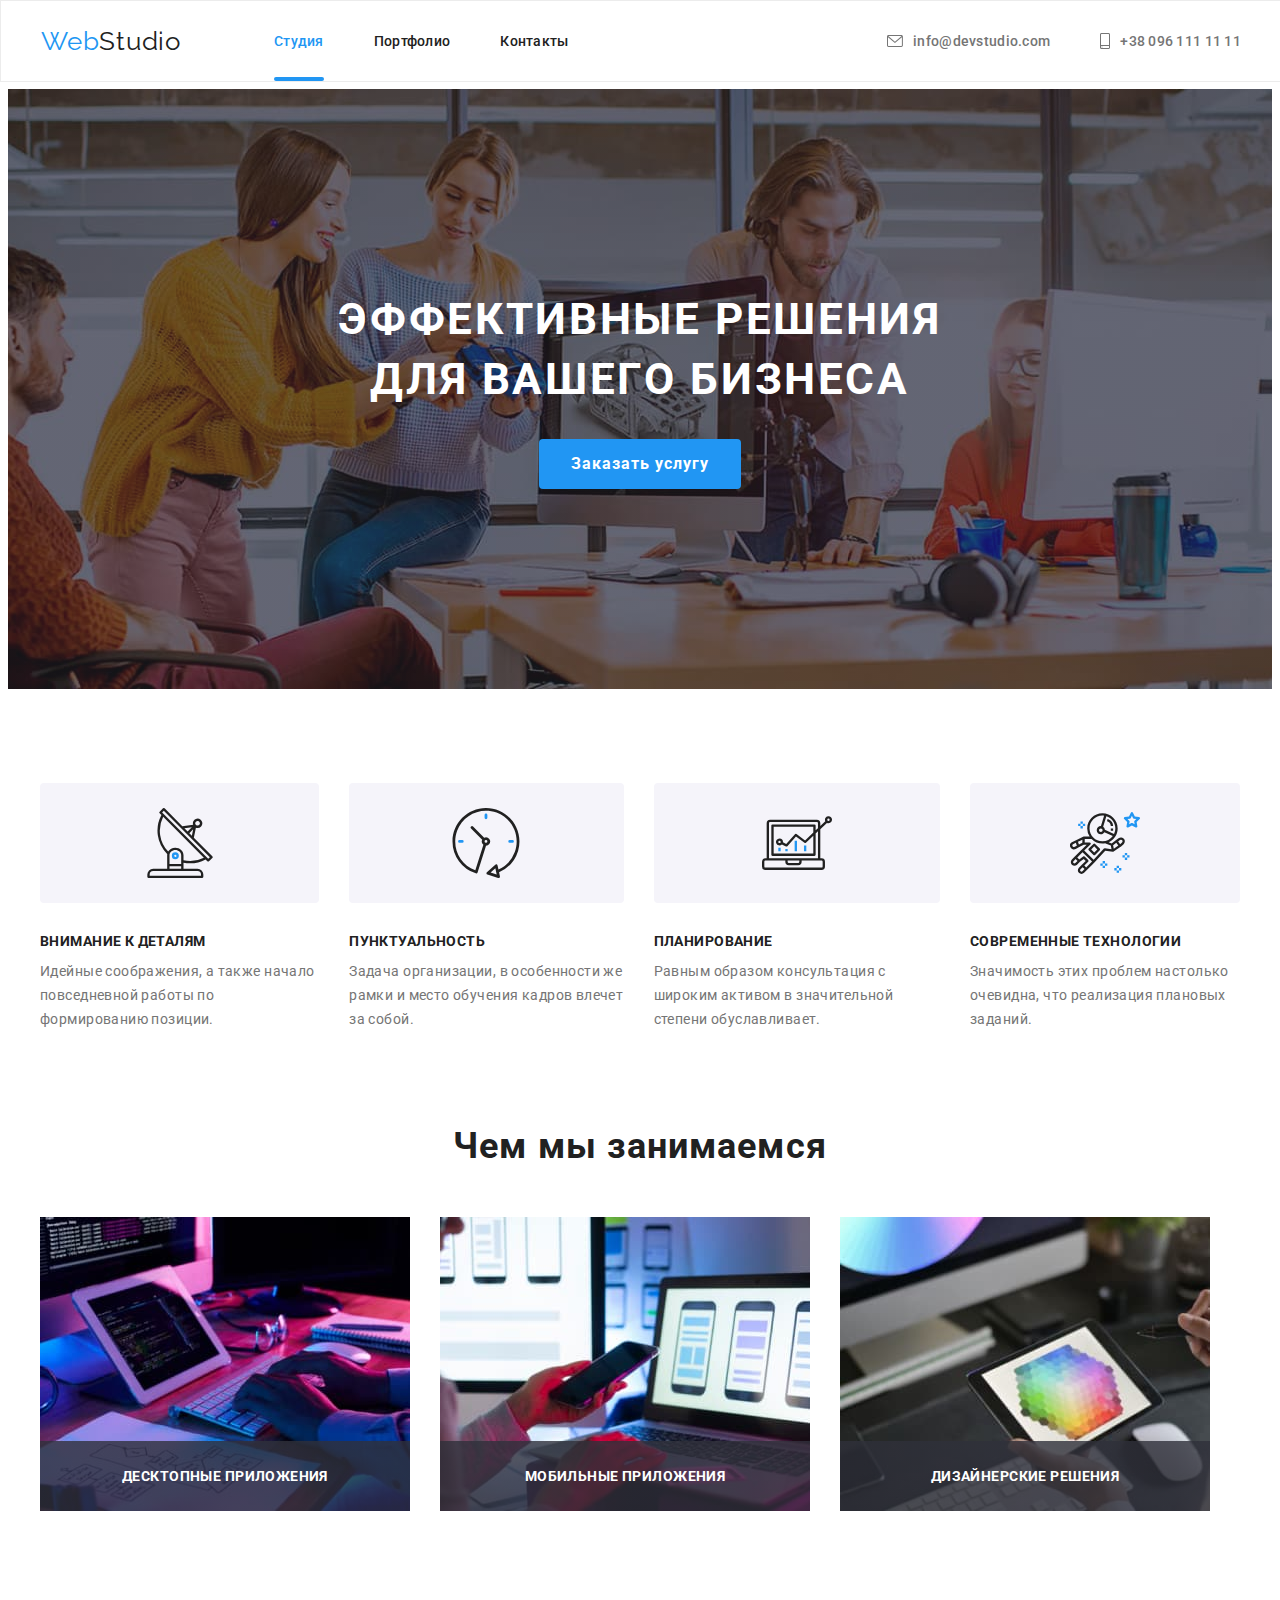
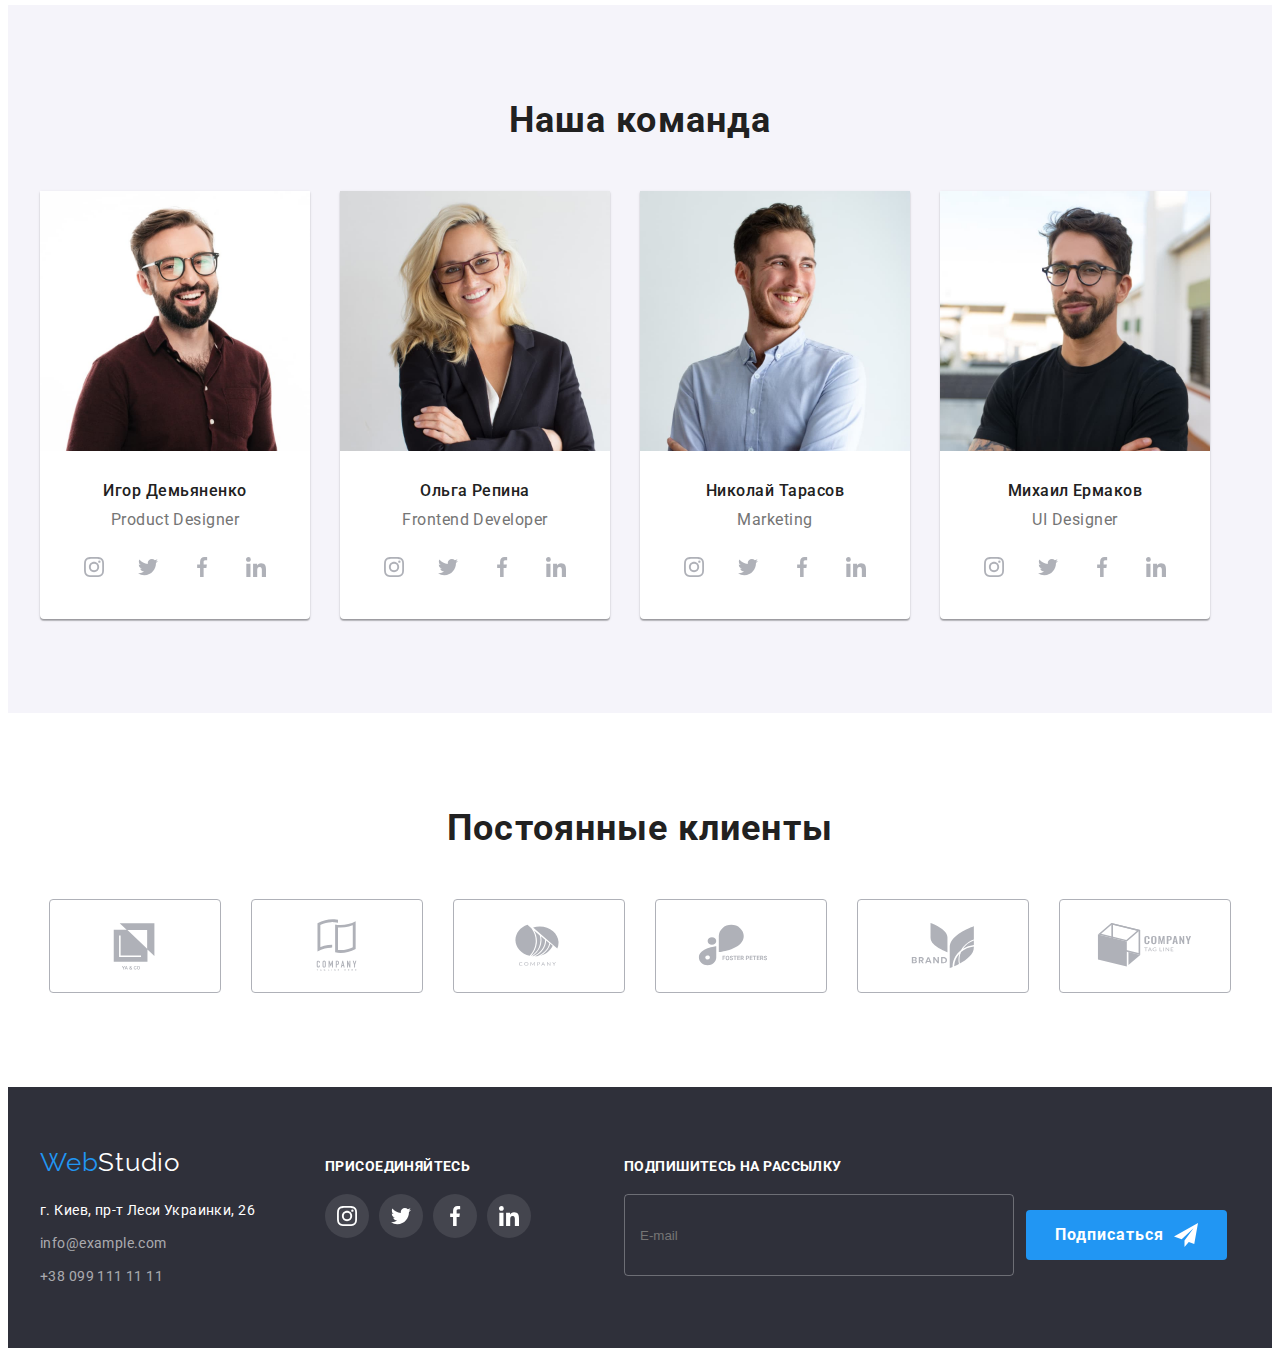
==== index.html @ 1dcf96a0 "Initial commit" ====
<!DOCTYPE html>
<html lang="ru">
  <head>
    <meta charset="UTF-8" />
    <meta http-equiv="X-UA-Compatible" content="IE=edge" />
    <meta name="viewport" content="width=device-width, initial-scale=1.0" />
    <title>Web Studio</title>
    <link
      href="https://fonts.googleapis.com/css2?family=Raleway:wght@700&family=Roboto:wght@400;500;700;900&display=swap"
      rel="stylesheet"/>
    <link
      rel="stylesheet"
      href="https://cdnjs.cloudflare.com/ajax/libs/modern-normalize/1.1.0/modern-normalize.min.css"
      integrity="sha512-wpPYUAdjBVSE4KJnH1VR1HeZfpl1ub8YT/NKx4PuQ5NmX2tKuGu6U/JRp5y+Y8XG2tV+wKQpNHVUX03MfMFn9Q=="
      crossorigin="anonymous"
      referrerpolicy="no-referrer"/>
    <link rel="stylesheet" href="./css/styles.css" />
  </head>

  <body>
    <header class="header">
      <div class="container main-nav">
        <nav class="nav">
          <a class="nav-logo" href="./index.html" lang="en"><span class="slogan">Web</span>Studio</a>
          <ul class="nav-list">
            <li class="nav-item"><a class="nav-link current" href="./index.html">Студия</a></li>
            <li class="nav-item"><a class="nav-link" href="./portfolio.html">Портфолио</a></li>
            <li class="nav-item"><a class="nav-link" href="/Контакты">Контакты</a></li>
          </ul>
        </nav>
        <ul class="header-list">
          <li class="header-item">
            <a
              class="header-link"
              href="mailto:info@devstudio.com"
              aria-label="Иконка конверта">
              <svg class="icon-link" width="16" height="12">
                <use href="./images/icons.svg#envelope"></use></svg>info@devstudio.com
            </a>
          </li>
          <li class="header-item">
            <a class="header-link" 
            href="tel:+380961111111"
            aria-label="Иконка смартфона">
            <svg class="icon-link" width="10" height="16">
                <use href="./images/icons.svg#smartphone"></use></svg>+38 096 111 11 11
              </a>
          </li>
        </ul>
      </div>
    </header>
    <main class="main">
      <section class="hero">
        <div class="container">
          <h1 class="hero-title">
            Эффективные решения<br />
            для вашего бизнеса
          </h1>
          <button class="hero-btn" type="button" data-modal-open>Заказать услугу</button>
        </div>
      </section>
      <section class="section aside">
        <div class="container">
          <h2 class="visually-hidden">Особенности</h2>
          <ul class="aside-list">
            <li class="aside-item">
              <div class="aside-icon">
                <svg width="70" height="70">
                  <use href="./images/icons.svg#antenna"></use>
                </svg>
              </div>
              <h3 class="aside-title">Внимание к деталям</h3>
              <p class="aside-text">
                Идейные соображения, а также начало повседневной работы по формированию позиции.
              </p>
            </li>
            <li class="aside-item">
              <div class="aside-icon">
                <svg width="70" height="70">
                  <use href="./images/icons.svg#clock"></use>
                </svg>
              </div>
              <h3 class="aside-title">Пунктуальность</h3>
              <p class="aside-text">
                Задача организации, в особенности же рамки и место обучения кадров влечет за собой.
              </p>
            </li>
            <li class="aside-item">
              <div class="aside-icon">
                <svg width="70" height="70">
                  <use href="./images/icons.svg#diagram"></use>
                </svg>
              </div>
              <h3 class="aside-title">Планирование</h3>
              <p class="aside-text">
                Равным образом консультация с широким активом в значительной степени обуславливает.
              </p>
            </li>
            <li class="aside-item">
              <div class="aside-icon">
                <svg width="70" height="70">
                  <use href="./images/icons.svg#astronaut"></use>
                </svg>
              </div>
              <h3 class="aside-title">Современные технологии</h3>
              <p class="aside-text">
                Значимость этих проблем настолько очевидна, что реализация плановых заданий.
              </p>
            </li>
          </ul>
        </div>
      </section>
      <section class="section about">
        <div class="container">
          <h2 class="about-title">Чем мы занимаемся</h2>
          <ul class="about-list">
            <li class="about-img">
              <img src="./images/box1.jpg" 
              alt="Разработка веб-страницы" 
              width="370" 
              height="294"/><h3 class="about-label">Десктопные приложения</h3>
            </li>
            <li class="about-img">
              <img
                src="./images/box2.jpg"
                alt="Тестирование веб-страницы"
                width="370"
                height="294"/><h3 class="about-label">Мобильные приложения</h3>
            </li>
            <li class="about-img">
              <img src="./images/box3.jpg"
              alt="Работа з палитрой" 
              width="370" 
              height="294"/><h3 class="about-label">Дизайнерские решения</h3>
            </li>
          </ul>
        </div>
      </section>
      <section class="section team">
        <div class="container">
          <h2 class="team-title">Наша команда</h2>
          <ul class="team-list">
            <li class="team-item">
              <img
                class="team-photo"
                src="./images/imgid.jpg"
                alt="Фото Игоря Демьяненка"
                width="270"
                height="260"/>
              <div class="team-wrapper">
                <h3 class="team-name">Игор Демьяненко</h3>
                <p class="team-text" lang="en">Product Designer</p>
                <ul class="social-list">
                  <li class="social-item">
                    <a
                      class="social-link link"
                      href=""
                      target="_blank"
                      rel="no-opener no-referrer"
                      aria-label="Иконка инстаграма">
                      <svg class="social-icon" width="20" height="20">
                        <use href="./images/icons.svg#instagram"></use></svg></a>
                  </li>
                  <li class="social-item">
                    <a
                      class="social-link link"
                      href=""
                      target="_blank"
                      rel="no-opener no-referrer"
                      aria-label="Иконка твиттера">
                      <svg class="social-icon" width="20" height="20">
                        <use href="./images/icons.svg#twitter"></use></svg></a>
                  </li>
                  <li class="social-item">
                    <a
                      class="social-link link"
                      href=""
                      target="_blank"
                      rel="no-opener no-referrer"
                      aria-label="Иконка фейсбук">
                      <svg class="social-icon" width="20" height="20">
                        <use href="./images/icons.svg#facebook"></use></svg></a>
                  </li>
                  <li class="social-item">
                    <a
                      class="social-link link"
                      href=""
                      target="_blank"
                      rel="no-opener no-referrer"
                      aria-label="Иконка линкидин">
                      <svg class="social-icon" width="20" height="20">
                        <use href="./images/icons.svg#linkedin"></use></svg></a>
                  </li>
                </ul>
              </div>
            </li>
            <li class="team-item">
              <img
                class="team-photo"
                src="./images/imgor.jpg"
                alt="Фото Ольги Репиной"
                width="270"
                height="260"/>
              <div class="team-wrapper">
                <h3 class="team-name">Ольга Репина</h3>
                <p class="team-text" lang="en">Frontend Developer</p>
                <ul class="social-list">
                  <li class="social-item">
                    <a
                      class="social-link link"
                      href=""
                      target="_blank"
                      rel="no-opener no-referrer"
                      aria-label="Иконка инстаграма">
                      <svg class="social-icon" width="20" height="20">
                        <use href="./images/icons.svg#instagram"></use></svg></a>
                  </li>
                  <li class="social-item">
                    <a
                      class="social-link link"
                      href=""
                      target="_blank"
                      rel="no-opener no-referrer"
                      aria-label="Иконка твиттера">
                      <svg class="social-icon" width="20" height="20">
                        <use href="./images/icons.svg#twitter"></use></svg></a>
                  </li>
                  <li class="social-item">
                    <a
                      class="social-link link"
                      href=""
                      target="_blank"
                      rel="no-opener no-referrer"
                      aria-label="Иконка фейсбук">
                      <svg class="social-icon" width="20" height="20">
                        <use href="./images/icons.svg#facebook"></use></svg></a>
                  </li>
                  <li class="social-item">
                    <a
                      class="social-link link"
                      href=""
                      target="_blank"
                      rel="no-opener no-referrer"
                      aria-label="Иконка линкидин">
                      <svg class="social-icon" width="20" height="20">
                        <use href="./images/icons.svg#linkedin"></use></svg></a>
                  </li>
                </ul>
              </div>
            </li>
            <li class="team-item">
              <img
                class="team-photo"
                src="./images/imgnt.jpg"
                alt="Фото Николая Тарасова"
                width="270"
                height="260"/>
              <div class="team-wrapper">
                <h3 class="team-name">Николай Тарасов</h3>
                <p class="team-text" lang="en">Marketing</p>
                <ul class="social-list">
                  <li class="social-item">
                    <a
                      class="social-link link"
                      href=""
                      target="_blank"
                      rel="no-opener no-referrer"
                      aria-label="Иконка инстаграма">
                      <svg class="social-icon" width="20" height="20">
                        <use href="./images/icons.svg#instagram"></use></svg></a>
                  </li>
                  <li class="social-item">
                    <a
                      class="social-link link"
                      href=""
                      target="_blank"
                      rel="no-opener no-referrer"
                      aria-label="Иконка твиттера">
                      <svg class="social-icon" width="20" height="20">
                        <use href="./images/icons.svg#twitter"></use></svg></a>
                  </li>
                  <li class="social-item">
                    <a
                      class="social-link link"
                      href=""
                      target="_blank"
                      rel="no-opener no-referrer"
                      aria-label="Иконка фейсбук">
                      <svg class="social-icon" width="20" height="20">
                        <use href="./images/icons.svg#facebook"></use></svg></a>
                  </li>
                  <li class="social-item">
                    <a
                      class="social-link link"
                      href=""
                      target="_blank"
                      rel="no-opener no-referrer"
                      aria-label="Иконка линкидин">
                      <svg class="social-icon" width="20" height="20">
                        <use href="./images/icons.svg#linkedin"></use></svg></a>
                  </li>
                </ul>
              </div>
            </li>
            <li class="team-item">
              <img
                class="team-photo"
                src="./images/imgme.jpg"
                alt="Фото Михаила Ермакова"
                width="270"
                height="260"/>
              <div class="team-wrapper">
                <h3 class="team-name">Михаил Ермаков</h3>
                <p class="team-text" lang="en">UI Designer</p>
                <ul class="social-list">
                  <li class="social-item">
                    <a
                      class="social-link link"
                      href=""
                      target="_blank"
                      rel="no-opener no-referrer"
                      aria-label="Иконка инстаграма">
                      <svg class="social-icon" width="20" height="20">
                        <use href="./images/icons.svg#instagram"></use></svg></a>
                  </li>
                  <li class="social-item">
                    <a
                      class="social-link link"
                      href=""
                      target="_blank"
                      rel="no-opener no-referrer"
                      aria-label="Иконка твиттера">
                      <svg class="social-icon" width="20" height="20">
                        <use href="./images/icons.svg#twitter"></use></svg></a>
                  </li>
                  <li class="social-item">
                    <a
                      class="social-link link"
                      href=""
                      target="_blank"
                      rel="no-opener no-referrer"
                      aria-label="Иконка фейсбук">
                      <svg class="social-icon" width="20" height="20">
                        <use href="./images/icons.svg#facebook"></use></svg></a>
                  </li>
                  <li class="social-item">
                    <a
                      class="social-link link"
                      href=""
                      target="_blank"
                      rel="no-opener no-referrer"
                      aria-label="Иконка линкидин">
                      <svg class="social-icon" width="20" height="20">
                        <use href="./images/icons.svg#linkedin"></use></svg></a>
                  </li>
                </ul>
              </div>
            </li>
          </ul>
        </div>
      </section>
      <section class="section clients">
        <div class="conteiner">
          <h2 class="clients-title">Постоянные клиенты</h2>
          <ul class="clients-list">
            <li class="clients-item">
              <a
                class="clients-link link"
                href=""
                target="_blank"
                rel="no-opener no-referrer"
                aria-label="Иконка компании YA&CO">
                <svg class="clients-icon" width="106" height="60">
                  <use href="./images/icons.svg#company1"></use></svg></a>
            </li>
            <li class="clients-item">
              <a
                class="clients-link link"
                href=""
                target="_blank"
                rel="no-opener no-referrer"
                aria-label="Иконка компании Company tagline here">
                <svg class="clients-icon" width="106" height="60">
                  <use href="./images/icons.svg#company2"></use></svg></a>
            </li>
            <li class="clients-item">
              <a
                class="clients-link link"
                href=""
                target="_blank"
                rel="no-opener no-referrer"
                aria-label="Иконка компании Company">
                <svg class="clients-icon" width="106" height="60">
                  <use href="./images/icons.svg#company3"></use></svg></a>
            </li>
            <li class="clients-item">
              <a
                class="clients-link link"
                href=""
                target="_blank"
                rel="no-opener no-referrer"
                aria-label="Иконка компании Foster Peters">
                <svg class="clients-icon" width="106" height="60">
                  <use href="./images/icons.svg#company4"></use></svg></a>
            </li>
            <li class="clients-item">
              <a
                class="clients-link link"
                href=""
                target="_blank"
                rel="no-opener no-referrer"
                aria-label="Иконка компании Brand">
                <svg class="clients-icon" width="106" height="60">
                  <use href="./images/icons.svg#company5"></use></svg></a>
            </li>
            <li class="clients-item">
              <a
                class="clients-link link"
                href=""
                target="_blank"
                rel="no-opener no-referrer"
                aria-label="Иконка компании Company tag line">
                <svg class="clients-icon" width="106" height="60">
                  <use href="./images/icons.svg#company6"></use></svg></a>
            </li>
          </ul>
        </div>
      </section>
    </main>
    <footer class="footer">
      <div class="container main-footer">
        <div class="footer-address-all">
          <a class="footer-logo" href="./index.html" lang="en"><span class="slogan">Web</span>Studio</a>
          <address class="footer-address">г. Киев, пр-т Леси Украинки, 26</address>
          <ul class="footer-list">
            <li class="footer-item">
              <a class="footer-link" href="mailto:info@devstudio.com">info@example.com</a>
            </li>
            <li class="footer-item">
              <a class="footer-link" href="tel:+380961111111">+38 099 111 11 11</a>
            </li>
          </ul>
        </div>
        <div class="footer-social">
          <h3 class="footer-title">Присоединяйтесь</h3>
          <ul class="footer-social-list">
            <li class="footer-social-item">
              <a
                class="footer-social-link link"
                href=""
                target="_blank"
                rel="no-opener no-referrer"
                aria-label="Иконка инстаграма">
                <svg class="footer-icon" width="20" height="20">
                  <use href="./images/icons.svg#instagram"></use></svg>
                </a>
            </li>
            <li class="footer-social-item">
              <a
                class="footer-social-link link"
                href=""
                target="_blank"
                rel="no-opener no-referrer"
                aria-label="Иконка твиттера">
                <svg class="footer-icon" width="20" height="20">
                  <use href="./images/icons.svg#twitter"></use></svg>
            </a>
            </li>
            <li class="footer-social-item">
              <a
                class="footer-social-link link"
                href=""
                target="_blank"
                rel="no-opener no-referrer"
                aria-label="Иконка фейсбук">
                <svg class="footer-icon" width="20" height="20">
                  <use href="./images/icons.svg#facebook"></use></svg>
            </a>
            </li>
            <li class="footer-social-item">
              <a
                class="footer-social-link link"
                href=""
                target="_blank"
                rel="no-opener no-referrer"
                aria-label="Иконка линкидин">
                <svg class="footer-icon" width="20" height="20">
                  <use href="./images/icons.svg#linkedin"></use></svg>
                </a>
            </li>
          </ul>
        </div>
        <div class="footer-form">
          <h3 class="footer-title">Подпишитесь на рассылку</h3>
          <form class="form" name="subscription-form">
            <input class="footer-form-email" type="email" name="email" placeholder="E-mail" required/>
          <button  class="footer-form-btn" type="submit">Подписаться
            <svg class="form-icon" width="24" height="24">
              <use href="./images/icons.svg#icon-send"></use>
            </svg>
          </button>
      </form>
    </div>
      </div>
    </footer>
    <div class="backdrop is-hidden" data-modal>
      <div class="modal">
        <button class="modal-btn" data-modal-close>
          <svg class="modal-icon" width="18" height="18">
            <use href="./images/icons.svg#closebtn"></use>
          </svg>
        </button>
        <form class="register-form">
          <strong class="register-form-title">Оставьте свои данные, мы вам перезвоним</strong>
          <div class="register-form-group" role="group">
            <label class="register-form-wrap">
              <span class="register-form-label">Имя</span>
              <input class="register-form-input" type="text" name="user_name" minlength="3" required/>
              <svg class="register-form-icon" width="18" height="18">
                <use href="./images/icons.svg#person-black-18dp"></use>
              </svg>
            </label>
            <label class="register-form-wrap">
              <span class="register-form-label">Телефон</span>
              <input class="register-form-input" type="tel" name="phone_number" pattern="[0-9]{3}-[0-9]{3}-[0-9]{4}" required/>
              <svg class="register-form-icon" width="18" height="18">
                <use href="./images/icons.svg#phone-black-18dp"></use>
              </svg>
            </label>
            <label class="register-form-wrap">
              <span class="register-form-label">Почта</span>
              <input class="register-form-input" type="email" name="email" required/>
              <svg class="register-form-icon" width="18" height="18">
                <use href="./images/icons.svg#email-black-18dp"></use>
              </svg>
            </label>
            <label class="register-form-wrap">
              <span class="register-form-label">Комментарий</span>
              <textarea class="register-form-message" name="form-message" rows="5" placeholder="Введите текст"></textarea>
            </label>
          </div>
          <label class="register-form-agreement">
            <input class="register-checkbox visually-hidden" type="checkbox" name="agreement"/>
            <svg class="register-icon" width="16" height="15">
              <use class="register-icon-uncheck" href="./images/icons.svg#icon-uncheck"></use>
              <use class="register-icon-check" href="./images/icons.svg#icon-check"></use>
            </svg>
            <span class="register-form-agreement-text">Соглашаюсь с рассылкой и принимаю
              <a class="register-form-agreement-link" href="">Условия договора</a>
            </span>
          </label>
          <button class="register-form-btn" type="submit">Отправить</button>
        </form>
      </div>
    </div>
    <script src="./js/modal.js"></script>
  </body>
</html>
---- css/styles.css ----
:root {
    --brand-color: #212121;
    --text-color: #757575;
    --hero-title-color: #FFFFFF;
    --accent-color: #2196F3;
    --brg-color: #C4C4C4;
    --brg-color-fon: #F5F4FA;
    --socials-icon-color: #AFB1B8;
    --form-text-color:  #757575;
    --form-border-color: rgba(33, 33, 33, 0.2);

    --indent: 15px;
    --items: 3;

    --anim: 250ms cubic-bezier(0.4, 0, 0.2, 1);
}


body {  
  color: var(--brand-color);
  font-family: Roboto, sans-serif;
}

ul {
   list-style: none; 
   margin: 0;
   padding: 0;   
}

h1, h2, h3, h4, h5, h6, p { 
   margin: 0;
}

img {
    display: block;
    max-width: 100%;
    height: auto;
}

a {
    text-decoration: none;
    color: currentColor;
}


.container {
    width: 1200px;
    padding-left: 15px;
    padding-right: 15px;
    margin: 0 auto;

    /*outline: 1px dashed red;*/
}

.section {
    padding: 94px 0;
}


/* Studio*/

.header {
    position: fixed;
    top: 0;
    left: 0;
    width: 100%;
    z-index: 100;
    background-color: #fff;
    border: 1px solid #ECECEC;
}
.main {
    padding-top: 81px;
}
.main-nav {
    display: flex;
    align-items: center;
}
.nav {
    display: flex;
    align-items: center;
}
.nav-logo {
    margin-right: 93px;

    color: var(--brand-color);
    font-family: Raleway, sans-serif;
    font-size: 26px;
    line-height: calc(31 / 26);
    letter-spacing: 0.03em;
    text-decoration: none;
}

.slogan {
    color: var(--accent-color);
    font-family: Raleway, sans-serif;
    font-size: 26px;
    line-height: calc(31 / 26);
    letter-spacing: 0.03em;
}

.nav-list, .header-list {
    display: flex;
    margin-left: auto;
    align-items: center;
}

.nav-item + .nav-item,
.header-item + .header-item {
    margin-left: 50px;
}

.nav-link {
    display: block;
    padding-top: 32px;
    padding-bottom: 32px;

    color: var(--brand-color);
    font-weight: 500;
    font-size: 14px;
    line-height: calc(16 / 14);
    letter-spacing: 0.02em;
    text-decoration: none;
    transition: color var(--anim);
}

.nav-link:hover,
.nav-link:focus {
    color: var(--accent-color);
}

.nav-link.current {
    position: relative;
    color: var(--accent-color);
}

.nav-link.current::after {
    content: " ";
    position: absolute;
    bottom: 0;
    right: 0;
    display: block;
    width: 100%;
    height: 4px;
    background-color: var(--accent-color);
    border-radius: 2px;
    
}

.header-link {
    display: flex;
    padding-top: 32px;
    padding-bottom: 32px;
    align-items: center;
    justify-content: center;
    gap: 10px;

    color: var(--text-color);
    font-weight: 500;
    font-size: 14px;
    line-height: calc(16 / 14);
    letter-spacing: 0.02em;
    text-decoration: none;   
    transition: color var(--anim); 
}

.header-link:hover,
.header-link:focus {
    color: var(--accent-color);
}

.icon-link{
    fill: currentColor;
}

.hero {
    padding: 200px 0;
    text-align: center; 
    max-width: 1600px;
    margin-left: auto;
    margin-right: auto;
    background-image: linear-gradient( to bottom, rgba(47, 48, 58, 0.4) 100%, #2F303A), url('../images/imagesfon/imgfon.jpg');
    background-repeat: no-repeat;
    background-position: center;
    background-size: cover;
    background-color: var(--brg-color);
}

.hero-title  {
    margin-bottom: 30px;
    color: var(--hero-title-color);
    font-size: 44px;
    line-height: calc(60 / 44);
    text-align: center;
    letter-spacing: 0.06em;
    text-transform: uppercase;  

    animation: title-fly 600ms ease-in-out 500ms;

}

@keyframes title-fly {
    0% {
        opasity: 0;
        transform: translateY(-300px) scale(0.2);
    }
 
    100% {
        opasity: 1;
        transform: translateY(0) scale(1);
    }

}
.hero-btn {
    font-family: inherit;
    color: var(--hero-title-color);
    font-weight: 700;
    font-size: 16px;
    line-height: calc(30 / 16);
    display: inline-block;
    align-items: center; 
    letter-spacing: 0.06em;
    cursor: pointer;

    background-color: var(--accent-color);
    border-radius: 4px;
    border: none;

    padding: 10px 32px;
    min-width: 200px;
    transition: box-shadow var(--anim);
    
    animation: btn-anim 2000ms ease 2000ms;

}

@keyframes btn-anim {
    0% {
        background-color: #757575;
    }
    100% {
        background-color: var(--accent-color);
    }
    
}

.hero-btn:hover,
.hero-btn:focus,
.hero-btn:active {
    box-shadow: 0px 4px 4px rgba(0, 0, 0, 0.15);
}

.visually-hidden {
  position: absolute;
  white-space: nowrap;
  width: 1px;
  height: 1px;
  overflow: hidden;
  border: 0;
  padding: 0;
  clip: rect(0 0 0 0);
  clip-path: inset(50%);
  margin: -1px;
}

.aside {
    padding-bottom: 0;
}

.aside-list {
    display: flex;
    align-items: center;
    gap: 30px;

}

.aside-item {
    min-width: 270px;
}
.aside-icon {
    display: flex;
    align-items: center;
    justify-content: center;
    height: 120px;
    margin-bottom: 30px;
    background-color: var(--brg-color-fon);
    border-radius: 4px;
}

.aside-title {
    color: var(--brand-color);
    font-size: 14px;
    line-height: calc(16 / 14);
    letter-spacing: 0.03em;
    text-transform: uppercase;
    margin-bottom: 10px;

}

.aside-text {
    color: var(--text-color);
    font-size: 14px;
    line-height: calc(24 / 14);
    letter-spacing: 0.03em;
}

.about-list {
    
    display: flex;
    align-items: center;
    gap: 30px;
}
.about-img {
    position: relative;
}
.about-label {
    position: absolute;
    bottom: 0;
    left: 0;

    display: flex;
    width: 100%;
    height: 70px;
    align-items: center;
    justify-content: center;

    font-size: 14px;
    line-height: calc(16 / 14);
    letter-spacing: 0.03em;
    text-transform: uppercase;
    color: var(--hero-title-color);

    background-image: linear-gradient( to bottom, rgba(47, 48, 58, 0.8) 100%, #2F303A);
}

.team {
    background-color: #F5F4FA;
}

.about-title,
.team-title, 
.clients-title {
    color:  var(--brand-color);
    font-size: 36px;
    line-height: calc(42 / 36);
    text-align: center;
    letter-spacing: 0.03em;
    margin-bottom: 50px;
}

.team-list {
    display: flex;
    align-items: center;
    gap: 30px;
}

.team-item {
    min-width: 270px;

    background-color: var(--hero-title-color);
    border-radius: 0px 0px 4px 4px;
    box-shadow: 0px 1px 3px rgba(0, 0, 0, 0.12), 0px 1px 1px rgba(0, 0, 0, 0.14), 0px 2px 1px rgba(0, 0, 0, 0.2);
}
.team-wrapper {
    padding: 30px 5px;
}
.team-name {
    margin-bottom: 10px;
    color: var(--brand-color);
    font-size: 16px;
    font-weight: 500;
    line-height: calc(19 / 16);
    letter-spacing: 0.03em;
    text-align: center;
}

.team-text {
    color: var(--text-color);
    font-size: 16px;
    line-height: calc(19 / 16);
    letter-spacing: 0.03em;
    text-align: center;
    margin-bottom: 16px;
}

.social-list{
    display: flex;
    align-items: center;
    justify-content: center;
    gap: 10px;
}

.social-link{
    display: flex;
    justify-content: center;
    align-items: center;
    width: 44px;
    height: 44px;
    background-color: #FFFFFF;
    border-radius: 50%;
    color: var(--socials-icon-color);

    transition: color var(--anim), background-color var(--anim);

    /*outline: 1px solid red;*/
}

.social-icon{
    fill: currentColor;
}

.social-link:hover,
.social-link:focus {
    background-color: var(--accent-color);
    color: var(--hero-title-color);
}

.clients-list {
    display: flex;
    align-items: center;
    justify-content: center;
    gap: 30px;
}

.clients-link {
    display: flex;
    justify-content: center;
    align-items: center;
    width: 170px;
    height: 92px;
    background-color: transparent;
    border: 1px solid #AFB1B8;
    border-radius: 4px; 
    color: var(--socials-icon-color);

    transition: border var(--anim), color var(--anim);
}

.clients-icon {
    fill: currentColor;
}

.clients-link:hover,
.clients-link:focus  {
    border: 1px solid var(--accent-color);
    color: var(--accent-color);
}

.footer {
    padding: 60px 0;
    background-color: #2F303A;
}

.footer-logo {
    display:block;
    margin-bottom: 20px;

    color: var(--hero-title-color);
    font-family: Raleway, sans-serif;
    font-size: 26px;
    line-height: calc(31 / 26);
    letter-spacing: 0.03em;
    text-decoration: none;
}

.footer-address {
    margin-bottom: 9px;

    color: var(--hero-title-color);
    font-size: 14px;
    line-height: calc(24 / 14);
    letter-spacing: 0.03em;
    font-style: normal;

}

.footer-item:nth-last-child(2) {
    margin-bottom: 9px;
}
.footer-address-all {
    margin-right: 70px;
}

.footer-link {
    color: rgba(255, 255, 255, 0.6);
    font-size: 14px;
    line-height: calc(24 / 14);
    letter-spacing: 0.03em;
    text-decoration: none;  
    
    transition: color var(--anim), text-shadow var(--anim);
}

.footer-link:hover,
.footer-link:focus {
    color: var(--accent-color);
    text-shadow: 0px 4px 4px rgba(0, 0, 0, 0.25);
}

.main-footer {
     display: flex;
     align-items: baseline;
    
}

.footer-title {
    margin-bottom: 20px;
 
    font-size: 14px;
    line-height: calc(16 / 14);
    letter-spacing: 0.03em;
    text-transform: uppercase;
    color: var(--hero-title-color);
}
.footer-social {
    margin-right: 93px;
}

.footer-social-list {
    display: flex;
    align-items: center;
    justify-content: center;
    gap: 10px;    
}

.footer-social-link{
    display: flex;
    justify-content: center;
    align-items: center;
    width: 44px;
    height: 44px;
    background-color: rgba(255, 255, 255, 0.1);
    border-radius: 50%;
    color: var(--hero-title-color);
    transition: background-color var(--anim);

}

.footer-icon{
    fill: currentColor;
}

.footer-social-link:hover,
.footer-social-link:focus  {
    background-color: var(--accent-color);
 
}
 
.form {
    display: inline-flex;
    justify-content: center;
    align-items: center;
    gap: 12px;

}
.footer-form-email {
    padding: 15px;
    width: 358px;
    height: 50px;
    color: #FFFFFF;
    background-color: transparent;
    border: 1px solid rgba(255, 255, 255, 0.3);
    border-radius: 4px;
}
.footer-form-email:not(:placeholder-shown):required:valid {
    border-color: var(--accent-color);
    background-color: transparent;
    box-shadow: 0px 4px 4px rgba(0, 0, 0, 0.15);

}
.footer-form-email:not(:placeholder-shown):required:invalid {
    border-color: red;
    background-color: transparent;
    box-shadow: 0px 4px 4px rgba(0, 0, 0, 0.15);

}
.footer-form-btn {
    font-family: inherit;
    color: var(--hero-title-color);
    font-weight: 700;
    font-size: 16px;
    line-height: calc(30 / 16);
    display: flex;
    align-items: center;
    gap: 10px; 
    letter-spacing: 0.06em;
    cursor: pointer;

    background-color: var(--accent-color);
    border-radius: 4px;
    border: none;

    padding: 10px 29px;
    min-width: 200px;
    transition: box-shadow var(--anim);
}
.footer-form-btn:hover,
.footer-form-btn:focus,
.footer-form-btn:active {
    box-shadow: 0px 4px 4px rgba(0, 0, 0, 0.15);
}



/* Portfolio*/

.progect-filtre {
    display: flex;
    justify-content: center;
    gap: 8px;
    margin-bottom: 50px;
}

.filtre-btn {
    padding: 6px 22px;
    font-family: inherit;
    background-color: #F5F4FA;
    border: transparent;
    border-radius: 4px;
    color: var(--brand-color);
    font-weight: 500;
    font-size: 16px;
    line-height: calc(26 / 16);
    letter-spacing: 0.03em;
    text-align: center;
    cursor: pointer;

    transition: color var(--anim), background-color var(--anim), box-shadow var(--anim);
}
.filtre-btn:hover,
.filtre-btn:focus,
.filtre-btn:active {
    background-color: var(--accent-color);
    color: var(--hero-title-color);
    cursor: pointer;
    box-shadow: 0px 3px 1px rgba(0, 0, 0, 0.1), 0px 1px 2px rgba(0, 0, 0, 0.08), 0px 2px 2px rgba(0, 0, 0, 0.12);
}

.progect-list {
    display: flex;
    flex-wrap: wrap;
    gap: 30px;  
}

.progect-item {

    min-width: 370px;
    flex-basis: calc((100%-(var(--indent)*(var(--items)-1))/var(--items)));   

    transition: box-shadow var(--anim);
}

.progect-overlay {
    position: relative;
    overflow: hidden;
}

.overlay-text {
    position: absolute;
    top: 0;
    left: 0;

    transform: translateY(100%);
    
    width: 100%;
    height: 100%;
    padding: 63px 24px;

    display: flex;
    align-items: center;
    justify-content: center;

    color: var(--hero-title-color);
    font-size: 18px;
    line-height: calc(28 / 18);
    letter-spacing: 0.03em;
    user-select: none;
    
    background-color: rgba(33, 150, 243, 0.9);

    transition: transform var(--anim);
}

.progect-item:hover .overlay-text {
    transform: translateY(0);
}

.progect-item:hover,
.progect-item:focus,
.progect-item:active {
    box-shadow: 0px 1px 1px rgba(0, 0, 0, 0.12), 0px 4px 4px rgba(0, 0, 0, 0.06), 1px 4px 6px rgba(0, 0, 0, 0.16);
    cursor: pointer;
}

.progect-border {
    padding: 20px 24px;
    border: 1px solid #EEEEEE;
    border-top: none;
}

.progect-title {
    color: var(--brand-color);
    font-size: 18px;
    line-height: calc(36 / 18);
    letter-spacing: 0.06em;

}
.progect-text {
    color: var(--text-color);
    font-size: 16px;
    line-height: calc(30 / 16);
    letter-spacing: 0.03em;
}

.backdrop {
    position: fixed;
    top: 0;
    left: 0;
    z-index: 100;

    display: flex;
    align-items: center;
    justify-content: center;

    width: 100%;
    height: 100%;

    background-color: rgba(0, 0, 0, 0.2);

    transition: opacity var(--anim), visibility var(--anim);
}

.backdrop.is-hidden {
    opacity: 0;
    visibility: hidden;
    pointer-events: none;
}

.modal {
    position:absolute;
    top: 50%;
    left: 50%;
   
    width: 528px;
    height: 581px;

    background-color: #FFFFFF;
    box-shadow: 0px 1px 3px rgba(0, 0, 0, 0.12), 0px 1px 1px rgba(0, 0, 0, 0.14), 0px 2px 1px rgba(0, 0, 0, 0.2);
    border-radius: 4px;

    transform: translate(-50%, -50%) scale(1) rotate(0);
    opacity: 1;    
    transition: transform 600ms ease-in-out, opacity 00ms ease-in-out;
}


.backdrop.is-hidden .modal {
    opacity: 1;
    transform: translate(-50%, -50%) scale(0.2) rotate(0.25turn);
}


.modal-btn {
    position: absolute;
    top: 8px;
    right: 8px;

    width: 30px;
    height: 30px;
    padding: 0;

    display: flex;
    align-items: center;
    justify-content: center;
    background-color:  #FFFFFF;

    border-radius: 50%;
    border: 1px solid rgba(0, 0, 0, 0.1);
    cursor: pointer;
}

.modal-icon {
    fill: currentColor;
}
.modal-icon:hover,
.modal-icon:focus {
    fill: var(--accent-color);
}


.register-form {
    padding: 40px;
    text-align: center;
  }
  
  .register-form-title {
    display: block;
    margin-bottom: 12px;

    font-weight: 700;
    font-size: 20px;
    line-height: calc(23 / 20);
    text-align: center;
    letter-spacing: 0.03em;
    color: var(--brand-color);   
  }
  
  .register-form-group {
    margin-bottom: 20px;
  }
  
  .register-form-wrap {
    position: relative;
    display: block;
    margin-bottom: 10px;
  }
  
  .register-form-wrap:last-child {
    margin-bottom: 0;
  }
  
  .register-form-label {
    display: block;
    margin-bottom: 4px;

    font-size: 12px;
    line-height: calc(14 / 12);
    letter-spacing: 0.01em;
    text-align: left;
    color: var(--form-text-color);
  }
  
  .register-form-input {
    width: 100%;
    height: 40px;
    border:1px solid var(--form-border-color);
    padding: 11px;
    padding-left: 35px;
    border-radius: 4px;
  
    outline: transparent;
  }
 
  .register-form-input:focus,
  .register-form-message:focus {
    border: 1px solid var(--accent-color);
    cursor: pointer;
  }

  .register-form-input:focus ~ .register-form-icon {
    fill: var(--accent-color);  
}

  .register-form-message {
    width: 100%;
    height: 120px;
    padding: 12px 16px;
    border:1px solid var(--form-border-color);
    border-radius: 4px;
    resize: none;
    outline: transparent;
  }
  
  .register-form-icon {
    position: absolute;
    bottom: 11px;
    left: 11px;
  }

  .register-form-agreement {
   display: flex;
   justify-content: center;
   align-items: center;
   gap: 8px;
   margin-bottom: 30px;
  }
  
  .register-checkbox:checked + .register-icon .register-icon-uncheck {
    opacity: 0;
    transition: opacity var(--anim);
  }
  
  .register-icon-check {
    opacity: 0;
    transition: opacity var(--anim);
  }
  
  .register-checkbox:checked + .register-icon .register-icon-check {
    opacity: 1;
  }
  
  .register-form-agreement-text {
    font-size: 14px;
    line-height: calc(24 / 14);
    letter-spacing: 0.03em;
    color: var(--form-text-color);
    user-select: none;
  
  }
  
  .register-form-agreement-link {
    color: var(--accent-color);
    text-decoration-line: underline; 
   
  }
  
  .register-form-btn {
   
    font-family: inherit;
    color: var(--hero-title-color);
    font-weight: 700;
    font-size: 16px;
    line-height: calc(30 / 16);
    display: inline-block;
    align-items: center; 
    letter-spacing: 0.06em;
    cursor: pointer;

    background-color: var(--accent-color);
    border-radius: 4px;
    border: none;

    padding: 10px 55px;
    min-width: 200px;
    transition: box-shadow var(--anim);
  }

  .register-form-btn:hover,
  .register-form-btn:focus,
  .register-form-btn:active {
    background-color: #188CE8;
  }
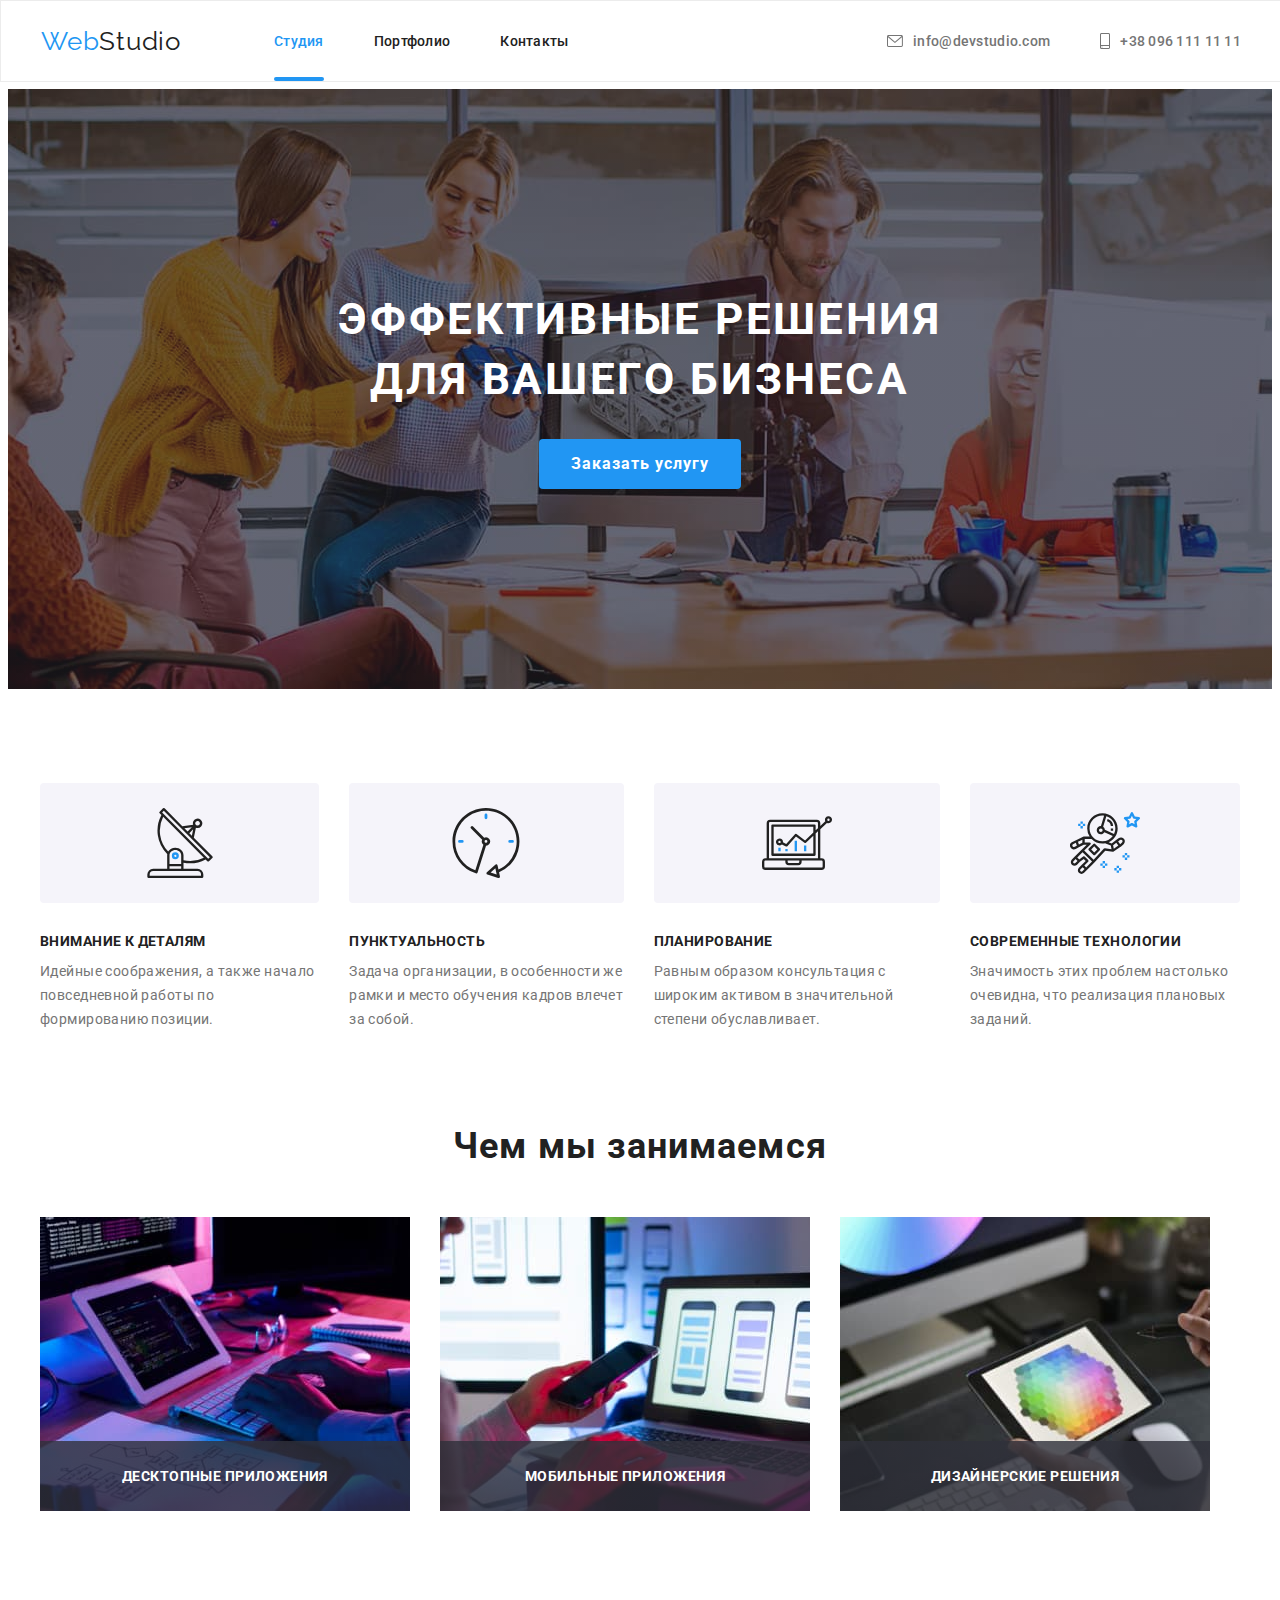
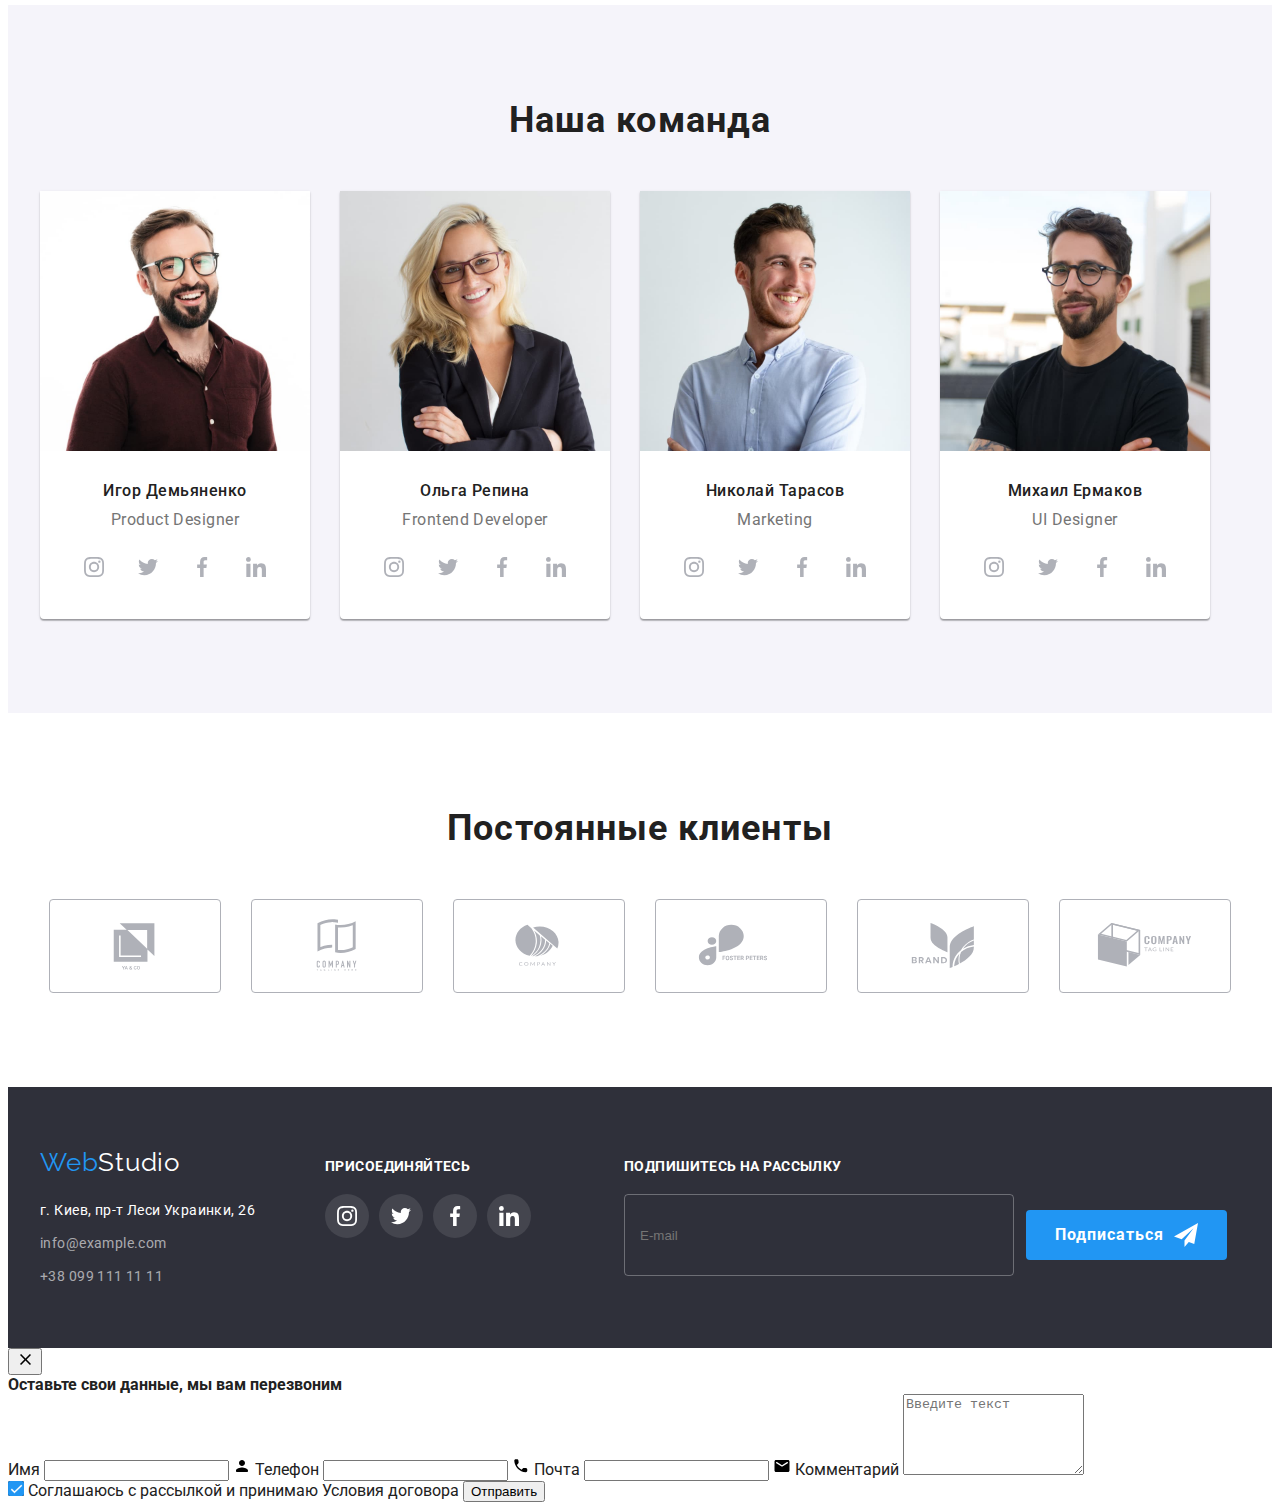
==== commit 97bbdd86: "main.scss" ====
--- a/index.html
+++ b/index.html
@@ -14,35 +14,36 @@
       integrity="sha512-wpPYUAdjBVSE4KJnH1VR1HeZfpl1ub8YT/NKx4PuQ5NmX2tKuGu6U/JRp5y+Y8XG2tV+wKQpNHVUX03MfMFn9Q=="
       crossorigin="anonymous"
       referrerpolicy="no-referrer"/>
+      <link rel="stylesheet" href="./css/main.min.css" />
     <link rel="stylesheet" href="./css/styles.css" />
   </head>
 
   <body>
-    <header class="header">
-      <div class="container main-nav">
-        <nav class="nav">
-          <a class="nav-logo" href="./index.html" lang="en"><span class="slogan">Web</span>Studio</a>
-          <ul class="nav-list">
-            <li class="nav-item"><a class="nav-link current" href="./index.html">Студия</a></li>
-            <li class="nav-item"><a class="nav-link" href="./portfolio.html">Портфолио</a></li>
-            <li class="nav-item"><a class="nav-link" href="/Контакты">Контакты</a></li>
+    <header class="page-header">
+      <div class="container header">
+        <nav class="nav-header">
+          <a class="logo header__logo" href="./index.html" lang="en"><span class="slogan header__slogan">Web</span>Studio</a>
+          <ul class="nav-header__list">
+            <li class="nav-header__item"><a class="nav-header__link nav-header__link--current" href="./index.html">Студия</a></li>
+            <li class="nav-header__item"><a class="nav-header__link" href="./portfolio.html">Портфолио</a></li>
+            <li class="nav-header__item"><a class="nav-header__link" href="/Контакты">Контакты</a></li>
           </ul>
         </nav>
         <ul class="header-list">
-          <li class="header-item">
+          <li class="header-list__item">
             <a
-              class="header-link"
+              class="header-list__link"
               href="mailto:info@devstudio.com"
               aria-label="Иконка конверта">
-              <svg class="icon-link" width="16" height="12">
+              <svg class="header-list__icon" width="16" height="12">
                 <use href="./images/icons.svg#envelope"></use></svg>info@devstudio.com
             </a>
           </li>
-          <li class="header-item">
-            <a class="header-link" 
+          <li class="header-list__item">
+            <a class="header-list__link" 
             href="tel:+380961111111"
             aria-label="Иконка смартфона">
-            <svg class="icon-link" width="10" height="16">
+            <svg class="header-list__icon" width="10" height="16">
                 <use href="./images/icons.svg#smartphone"></use></svg>+38 096 111 11 11
               </a>
           </li>
@@ -50,307 +51,312 @@
       </div>
     </header>
     <main class="main">
+
       <section class="hero">
         <div class="container">
-          <h1 class="hero-title">
+          <h1 class="hero__title">
             Эффективные решения<br />
             для вашего бизнеса
           </h1>
-          <button class="hero-btn" type="button" data-modal-open>Заказать услугу</button>
+          <button class="hero__btn" type="button" data-modal-open>Заказать услугу</button>
         </div>
       </section>
+
       <section class="section aside">
         <div class="container">
-          <h2 class="visually-hidden">Особенности</h2>
+          <h2 class="aside-title visually-hidden">Особенности</h2>
           <ul class="aside-list">
-            <li class="aside-item">
-              <div class="aside-icon">
+            <li class="aside-list__item">
+              <div class="aside-list__icon">
                 <svg width="70" height="70">
                   <use href="./images/icons.svg#antenna"></use>
                 </svg>
               </div>
-              <h3 class="aside-title">Внимание к деталям</h3>
-              <p class="aside-text">
+              <h3 class="aside-list__title">Внимание к деталям</h3>
+              <p class="aside-list__text">
                 Идейные соображения, а также начало повседневной работы по формированию позиции.
               </p>
             </li>
-            <li class="aside-item">
-              <div class="aside-icon">
+            <li class="aside-list__item">
+              <div class="aside-list__icon">
                 <svg width="70" height="70">
                   <use href="./images/icons.svg#clock"></use>
                 </svg>
               </div>
-              <h3 class="aside-title">Пунктуальность</h3>
-              <p class="aside-text">
+              <h3 class="aside-list__title">Пунктуальность</h3>
+              <p class="aside-list__text">
                 Задача организации, в особенности же рамки и место обучения кадров влечет за собой.
               </p>
             </li>
-            <li class="aside-item">
-              <div class="aside-icon">
+            <li class="aside-list__item">
+              <div class="aside-list__icon">
                 <svg width="70" height="70">
                   <use href="./images/icons.svg#diagram"></use>
                 </svg>
               </div>
-              <h3 class="aside-title">Планирование</h3>
-              <p class="aside-text">
+              <h3 class="aside-list__title">Планирование</h3>
+              <p class="aside-list__text">
                 Равным образом консультация с широким активом в значительной степени обуславливает.
               </p>
             </li>
-            <li class="aside-item">
-              <div class="aside-icon">
+            <li class="aside-list__item">
+              <div class="aside-list__icon">
                 <svg width="70" height="70">
                   <use href="./images/icons.svg#astronaut"></use>
                 </svg>
               </div>
-              <h3 class="aside-title">Современные технологии</h3>
-              <p class="aside-text">
+              <h3 class="aside-list__title">Современные технологии</h3>
+              <p class="aside-list__text">
                 Значимость этих проблем настолько очевидна, что реализация плановых заданий.
               </p>
             </li>
           </ul>
         </div>
       </section>
+
+
       <section class="section about">
         <div class="container">
-          <h2 class="about-title">Чем мы занимаемся</h2>
+          <h2 class="section-title about__section-title">Чем мы занимаемся</h2>
           <ul class="about-list">
-            <li class="about-img">
+            <li class="about-list__img">
               <img src="./images/box1.jpg" 
-              alt="Разработка веб-страницы" 
-              width="370" 
-              height="294"/><h3 class="about-label">Десктопные приложения</h3>
-            </li>
-            <li class="about-img">
+                alt="Разработка веб-страницы" 
+                width="370" 
+                height="294"/><h3 class="about-list__label">Десктопные приложения</h3>
+            </li>
+            <li class="about-list__img">
               <img
                 src="./images/box2.jpg"
                 alt="Тестирование веб-страницы"
                 width="370"
-                height="294"/><h3 class="about-label">Мобильные приложения</h3>
-            </li>
-            <li class="about-img">
+                height="294"/><h3 class="about-list__label">Мобильные приложения</h3>
+            </li>
+            <li class="about-list__img">
               <img src="./images/box3.jpg"
-              alt="Работа з палитрой" 
-              width="370" 
-              height="294"/><h3 class="about-label">Дизайнерские решения</h3>
+                alt="Работа з палитрой" 
+                width="370" 
+                height="294"/><h3 class="about-list__label">Дизайнерские решения</h3>
             </li>
           </ul>
         </div>
       </section>
+
       <section class="section team">
         <div class="container">
-          <h2 class="team-title">Наша команда</h2>
+          <h2 class="section-title team__section-title">Наша команда</h2>
           <ul class="team-list">
-            <li class="team-item">
+            <li class="team-list__item">
               <img
-                class="team-photo"
+                class="team-list__photo"
                 src="./images/imgid.jpg"
                 alt="Фото Игоря Демьяненка"
                 width="270"
                 height="260"/>
-              <div class="team-wrapper">
-                <h3 class="team-name">Игор Демьяненко</h3>
-                <p class="team-text" lang="en">Product Designer</p>
+              <div class="team-list__wrapper">
+                <h3 class="team-list__name">Игор Демьяненко</h3>
+                <p class="team-list__text" lang="en">Product Designer</p>
                 <ul class="social-list">
-                  <li class="social-item">
-                    <a
-                      class="social-link link"
+                  <li class="social-list__item">
+                    <a
+                      class="social-list__link link"
                       href=""
                       target="_blank"
                       rel="no-opener no-referrer"
                       aria-label="Иконка инстаграма">
-                      <svg class="social-icon" width="20" height="20">
+                      <svg class="social-list__icon" width="20" height="20">
                         <use href="./images/icons.svg#instagram"></use></svg></a>
                   </li>
-                  <li class="social-item">
-                    <a
-                      class="social-link link"
+                  <li class="social-list__item">
+                    <a
+                      class="social-list__link link"
                       href=""
                       target="_blank"
                       rel="no-opener no-referrer"
                       aria-label="Иконка твиттера">
-                      <svg class="social-icon" width="20" height="20">
+                      <svg class="social-list__icon" width="20" height="20">
                         <use href="./images/icons.svg#twitter"></use></svg></a>
                   </li>
-                  <li class="social-item">
-                    <a
-                      class="social-link link"
+                  <li class="social-list__item">
+                    <a
+                      class="social-list__link link"
                       href=""
                       target="_blank"
                       rel="no-opener no-referrer"
                       aria-label="Иконка фейсбук">
-                      <svg class="social-icon" width="20" height="20">
+                      <svg class="social-list__icon" width="20" height="20">
                         <use href="./images/icons.svg#facebook"></use></svg></a>
                   </li>
-                  <li class="social-item">
-                    <a
-                      class="social-link link"
+                  <li class="social-list__item">
+                    <a
+                      class="social-list__link link"
                       href=""
                       target="_blank"
                       rel="no-opener no-referrer"
                       aria-label="Иконка линкидин">
-                      <svg class="social-icon" width="20" height="20">
+                      <svg class="social-list__icon" width="20" height="20">
                         <use href="./images/icons.svg#linkedin"></use></svg></a>
                   </li>
                 </ul>
               </div>
             </li>
-            <li class="team-item">
+            <li class="team-list__item">
               <img
-                class="team-photo"
+                class="team-list__photo"
                 src="./images/imgor.jpg"
                 alt="Фото Ольги Репиной"
                 width="270"
                 height="260"/>
-              <div class="team-wrapper">
-                <h3 class="team-name">Ольга Репина</h3>
-                <p class="team-text" lang="en">Frontend Developer</p>
+              <div class="team-list__wrapper">
+                <h3 class="team-list__name">Ольга Репина</h3>
+                <p class="team-list__text" lang="en">Frontend Developer</p>
                 <ul class="social-list">
-                  <li class="social-item">
-                    <a
-                      class="social-link link"
+                  <li class="social-list__item">
+                    <a
+                      class="social-list__link link"
                       href=""
                       target="_blank"
                       rel="no-opener no-referrer"
                       aria-label="Иконка инстаграма">
-                      <svg class="social-icon" width="20" height="20">
+                      <svg class="social-list__icon" width="20" height="20">
                         <use href="./images/icons.svg#instagram"></use></svg></a>
                   </li>
-                  <li class="social-item">
-                    <a
-                      class="social-link link"
+                  <li class="social-list__item">
+                    <a
+                      class="social-list__link link"
                       href=""
                       target="_blank"
                       rel="no-opener no-referrer"
                       aria-label="Иконка твиттера">
-                      <svg class="social-icon" width="20" height="20">
+                      <svg class="social-list__icon" width="20" height="20">
                         <use href="./images/icons.svg#twitter"></use></svg></a>
                   </li>
-                  <li class="social-item">
-                    <a
-                      class="social-link link"
+                  <li class="social-list__item">
+                    <a
+                      class="social-list__link link"
                       href=""
                       target="_blank"
                       rel="no-opener no-referrer"
                       aria-label="Иконка фейсбук">
-                      <svg class="social-icon" width="20" height="20">
+                      <svg class="social-list__icon" width="20" height="20">
                         <use href="./images/icons.svg#facebook"></use></svg></a>
                   </li>
-                  <li class="social-item">
-                    <a
-                      class="social-link link"
+                  <li class="social-list__item">
+                    <a
+                      class="social-list__link link"
                       href=""
                       target="_blank"
                       rel="no-opener no-referrer"
                       aria-label="Иконка линкидин">
-                      <svg class="social-icon" width="20" height="20">
+                      <svg class="social-list__icon" width="20" height="20">
                         <use href="./images/icons.svg#linkedin"></use></svg></a>
                   </li>
                 </ul>
               </div>
             </li>
-            <li class="team-item">
+            <li class="team-list__item">
               <img
-                class="team-photo"
+                class="team-list__photo"
                 src="./images/imgnt.jpg"
                 alt="Фото Николая Тарасова"
                 width="270"
                 height="260"/>
-              <div class="team-wrapper">
-                <h3 class="team-name">Николай Тарасов</h3>
-                <p class="team-text" lang="en">Marketing</p>
+              <div class="team-list__wrapper">
+                <h3 class="team-list__name">Николай Тарасов</h3>
+                <p class="team-list__text" lang="en">Marketing</p>
                 <ul class="social-list">
-                  <li class="social-item">
-                    <a
-                      class="social-link link"
+                  <li class="social-list__item">
+                    <a
+                      class="social-list__link link"
                       href=""
                       target="_blank"
                       rel="no-opener no-referrer"
                       aria-label="Иконка инстаграма">
-                      <svg class="social-icon" width="20" height="20">
+                      <svg class="social-list__icon" width="20" height="20">
                         <use href="./images/icons.svg#instagram"></use></svg></a>
                   </li>
-                  <li class="social-item">
-                    <a
-                      class="social-link link"
+                  <li class="social-list__item">
+                    <a
+                      class="social-list__link link"
                       href=""
                       target="_blank"
                       rel="no-opener no-referrer"
                       aria-label="Иконка твиттера">
-                      <svg class="social-icon" width="20" height="20">
+                      <svg class="social-list__icon" width="20" height="20">
                         <use href="./images/icons.svg#twitter"></use></svg></a>
                   </li>
-                  <li class="social-item">
-                    <a
-                      class="social-link link"
+                  <li class="social-list__item">
+                    <a
+                      class="social-list__link link"
                       href=""
                       target="_blank"
                       rel="no-opener no-referrer"
                       aria-label="Иконка фейсбук">
-                      <svg class="social-icon" width="20" height="20">
+                      <svg class="social-list__icon" width="20" height="20">
                         <use href="./images/icons.svg#facebook"></use></svg></a>
                   </li>
-                  <li class="social-item">
-                    <a
-                      class="social-link link"
+                  <li class="social-list__item">
+                    <a
+                      class="social-list__link link"
                       href=""
                       target="_blank"
                       rel="no-opener no-referrer"
                       aria-label="Иконка линкидин">
-                      <svg class="social-icon" width="20" height="20">
+                      <svg class="social-list__icon" width="20" height="20">
                         <use href="./images/icons.svg#linkedin"></use></svg></a>
                   </li>
                 </ul>
               </div>
             </li>
-            <li class="team-item">
+            <li class="team-list__item">
               <img
-                class="team-photo"
+                class="team-list__photo"
                 src="./images/imgme.jpg"
                 alt="Фото Михаила Ермакова"
                 width="270"
                 height="260"/>
-              <div class="team-wrapper">
-                <h3 class="team-name">Михаил Ермаков</h3>
-                <p class="team-text" lang="en">UI Designer</p>
+              <div class="team-list__wrapper">
+                <h3 class="team-list__name">Михаил Ермаков</h3>
+                <p class="team-list__text" lang="en">UI Designer</p>
                 <ul class="social-list">
-                  <li class="social-item">
-                    <a
-                      class="social-link link"
+                  <li class="social-list__item">
+                    <a
+                      class="social-list__link link"
                       href=""
                       target="_blank"
                       rel="no-opener no-referrer"
                       aria-label="Иконка инстаграма">
-                      <svg class="social-icon" width="20" height="20">
+                      <svg class="social-list__icon" width="20" height="20">
                         <use href="./images/icons.svg#instagram"></use></svg></a>
                   </li>
-                  <li class="social-item">
-                    <a
-                      class="social-link link"
+                  <li class="social-list__item">
+                    <a
+                      class="social-list__link link"
                       href=""
                       target="_blank"
                       rel="no-opener no-referrer"
                       aria-label="Иконка твиттера">
-                      <svg class="social-icon" width="20" height="20">
+                      <svg class="social-list__icon" width="20" height="20">
                         <use href="./images/icons.svg#twitter"></use></svg></a>
                   </li>
-                  <li class="social-item">
-                    <a
-                      class="social-link link"
+                  <li class="social-list__item">
+                    <a
+                      class="social-list__link link"
                       href=""
                       target="_blank"
                       rel="no-opener no-referrer"
                       aria-label="Иконка фейсбук">
-                      <svg class="social-icon" width="20" height="20">
+                      <svg class="social-list__icon" width="20" height="20">
                         <use href="./images/icons.svg#facebook"></use></svg></a>
                   </li>
-                  <li class="social-item">
-                    <a
-                      class="social-link link"
+                  <li class="social-list__item">
+                    <a
+                      class="social-list__link link"
                       href=""
                       target="_blank"
                       rel="no-opener no-referrer"
                       aria-label="Иконка линкидин">
-                      <svg class="social-icon" width="20" height="20">
+                      <svg class="social-list__icon" width="20" height="20">
                         <use href="./images/icons.svg#linkedin"></use></svg></a>
                   </li>
                 </ul>
@@ -359,143 +365,145 @@
           </ul>
         </div>
       </section>
+
       <section class="section clients">
         <div class="conteiner">
-          <h2 class="clients-title">Постоянные клиенты</h2>
+          <h2 class="section-title clients__section-title">Постоянные клиенты</h2>
           <ul class="clients-list">
-            <li class="clients-item">
-              <a
-                class="clients-link link"
+            <li class="clients-list__item">
+              <a
+                class="clients-list__link link"
                 href=""
                 target="_blank"
                 rel="no-opener no-referrer"
                 aria-label="Иконка компании YA&CO">
-                <svg class="clients-icon" width="106" height="60">
+                <svg class="clients-list__icon" width="106" height="60">
                   <use href="./images/icons.svg#company1"></use></svg></a>
             </li>
-            <li class="clients-item">
-              <a
-                class="clients-link link"
+            <li class="clients-list__item">
+              <a
+                class="clients-list__link link"
                 href=""
                 target="_blank"
                 rel="no-opener no-referrer"
                 aria-label="Иконка компании Company tagline here">
-                <svg class="clients-icon" width="106" height="60">
+                <svg class="clients-list__icon" width="106" height="60">
                   <use href="./images/icons.svg#company2"></use></svg></a>
             </li>
-            <li class="clients-item">
-              <a
-                class="clients-link link"
+            <li class="clients-list__item">
+              <a
+                class="clients-list__link link"
                 href=""
                 target="_blank"
                 rel="no-opener no-referrer"
                 aria-label="Иконка компании Company">
-                <svg class="clients-icon" width="106" height="60">
+                <svg class="clients-list__icon" width="106" height="60">
                   <use href="./images/icons.svg#company3"></use></svg></a>
             </li>
-            <li class="clients-item">
-              <a
-                class="clients-link link"
+            <li class="clients-list__item">
+              <a
+                class="clients-list__link link"
                 href=""
                 target="_blank"
                 rel="no-opener no-referrer"
                 aria-label="Иконка компании Foster Peters">
-                <svg class="clients-icon" width="106" height="60">
+                <svg class="clients-list__icon" width="106" height="60">
                   <use href="./images/icons.svg#company4"></use></svg></a>
             </li>
-            <li class="clients-item">
-              <a
-                class="clients-link link"
+            <li class="clients-list__item">
+              <a
+                class="clients-list__link link"
                 href=""
                 target="_blank"
                 rel="no-opener no-referrer"
                 aria-label="Иконка компании Brand">
-                <svg class="clients-icon" width="106" height="60">
+                <svg class="clients-list__icon" width="106" height="60">
                   <use href="./images/icons.svg#company5"></use></svg></a>
             </li>
-            <li class="clients-item">
-              <a
-                class="clients-link link"
+            <li class="clients-list__item">
+              <a
+                class="clients-list__link link"
                 href=""
                 target="_blank"
                 rel="no-opener no-referrer"
                 aria-label="Иконка компании Company tag line">
-                <svg class="clients-icon" width="106" height="60">
+                <svg class="clients-list__icon" width="106" height="60">
                   <use href="./images/icons.svg#company6"></use></svg></a>
             </li>
           </ul>
         </div>
       </section>
     </main>
-    <footer class="footer">
+
+    <footer class="page-footer">
       <div class="container main-footer">
-        <div class="footer-address-all">
-          <a class="footer-logo" href="./index.html" lang="en"><span class="slogan">Web</span>Studio</a>
-          <address class="footer-address">г. Киев, пр-т Леси Украинки, 26</address>
-          <ul class="footer-list">
-            <li class="footer-item">
-              <a class="footer-link" href="mailto:info@devstudio.com">info@example.com</a>
-            </li>
-            <li class="footer-item">
-              <a class="footer-link" href="tel:+380961111111">+38 099 111 11 11</a>
-            </li>
-          </ul>
-        </div>
-        <div class="footer-social">
-          <h3 class="footer-title">Присоединяйтесь</h3>
-          <ul class="footer-social-list">
-            <li class="footer-social-item">
-              <a
-                class="footer-social-link link"
+        <div class="footer-address main-footer__footer-address">
+          <a class="logo main-footer__logo" href="./index.html" lang="en"><span class="slogan main-footer__slogan">Web</span>Studio</a>
+          <address class="footer-address__all">г. Киев, пр-т Леси Украинки, 26</address>
+          <ul class="footer-address__list">
+            <li class="footer-address__item">
+              <a class="footer-address__link" href="mailto:info@devstudio.com">info@example.com</a>
+            </li>
+            <li class="footer-address__item">
+              <a class="footer-address__link" href="tel:+380961111111">+38 099 111 11 11</a>
+            </li>
+          </ul>
+        </div>
+        <div class="footer-social main-footer__footer-social">
+          <h3 class="footer-title main-footer__footer-title">Присоединяйтесь</h3>
+          <ul class="footer-social__list">
+            <li class="footer-social__item">
+              <a
+                class="footer-social__link link"
                 href=""
                 target="_blank"
                 rel="no-opener no-referrer"
                 aria-label="Иконка инстаграма">
-                <svg class="footer-icon" width="20" height="20">
+                <svg class="footer-social__icon" width="20" height="20">
                   <use href="./images/icons.svg#instagram"></use></svg>
                 </a>
             </li>
-            <li class="footer-social-item">
-              <a
-                class="footer-social-link link"
+            <li class="footer-social__item">
+              <a
+                class="footer-social__link link"
                 href=""
                 target="_blank"
                 rel="no-opener no-referrer"
                 aria-label="Иконка твиттера">
-                <svg class="footer-icon" width="20" height="20">
+                <svg class="footer-social__icon" width="20" height="20">
                   <use href="./images/icons.svg#twitter"></use></svg>
             </a>
             </li>
-            <li class="footer-social-item">
-              <a
-                class="footer-social-link link"
+            <li class="footer-social__item">
+              <a
+                class="footer-social__link link"
                 href=""
                 target="_blank"
                 rel="no-opener no-referrer"
                 aria-label="Иконка фейсбук">
-                <svg class="footer-icon" width="20" height="20">
+                <svg class="footer-social__icon" width="20" height="20">
                   <use href="./images/icons.svg#facebook"></use></svg>
             </a>
             </li>
-            <li class="footer-social-item">
-              <a
-                class="footer-social-link link"
+            <li class="footer-social__item">
+              <a
+                class="footer-social__link link"
                 href=""
                 target="_blank"
                 rel="no-opener no-referrer"
                 aria-label="Иконка линкидин">
-                <svg class="footer-icon" width="20" height="20">
+                <svg class="footer-social__icon" width="20" height="20">
                   <use href="./images/icons.svg#linkedin"></use></svg>
                 </a>
             </li>
           </ul>
         </div>
         <div class="footer-form">
-          <h3 class="footer-title">Подпишитесь на рассылку</h3>
-          <form class="form" name="subscription-form">
-            <input class="footer-form-email" type="email" name="email" placeholder="E-mail" required/>
-          <button  class="footer-form-btn" type="submit">Подписаться
-            <svg class="form-icon" width="24" height="24">
+          <h3 class="footer-title main-footer__footer-title">Подпишитесь на рассылку</h3>
+          <form class="form-subscription" name="form-subscription">
+            <input class="form-subscription__email" type="email" name="email" placeholder="E-mail" required/>
+          <button  class="form-subscription__btn" type="submit">Подписаться
+            <svg class="form-subscription__icon" width="24" height="24">
               <use href="./images/icons.svg#icon-send"></use>
             </svg>
           </button>
@@ -503,53 +511,54 @@
     </div>
       </div>
     </footer>
-    <div class="backdrop is-hidden" data-modal>
+
+    <div class="backdrop backdrop--is-hidden" data-modal>
       <div class="modal">
-        <button class="modal-btn" data-modal-close>
-          <svg class="modal-icon" width="18" height="18">
+        <button class="modal__btn" data-modal-close>
+          <svg class="modal__icon" width="18" height="18">
             <use href="./images/icons.svg#closebtn"></use>
           </svg>
         </button>
         <form class="register-form">
-          <strong class="register-form-title">Оставьте свои данные, мы вам перезвоним</strong>
-          <div class="register-form-group" role="group">
-            <label class="register-form-wrap">
-              <span class="register-form-label">Имя</span>
-              <input class="register-form-input" type="text" name="user_name" minlength="3" required/>
-              <svg class="register-form-icon" width="18" height="18">
+          <strong class="register-form__title">Оставьте свои данные, мы вам перезвоним</strong>
+          <div class="register-form__group" role="group">
+            <label class="register-form__wrap">
+              <span class="register-form__label">Имя</span>
+              <input class="register-form__input" type="text" name="user_name" minlength="3" required/>
+              <svg class="register-form__icon" width="18" height="18">
                 <use href="./images/icons.svg#person-black-18dp"></use>
               </svg>
             </label>
-            <label class="register-form-wrap">
-              <span class="register-form-label">Телефон</span>
-              <input class="register-form-input" type="tel" name="phone_number" pattern="[0-9]{3}-[0-9]{3}-[0-9]{4}" required/>
-              <svg class="register-form-icon" width="18" height="18">
+            <label class="register-form__wrap">
+              <span class="register-form__label">Телефон</span>
+              <input class="register-form__input" type="tel" name="phone_number" pattern="[0-9]{3}-[0-9]{3}-[0-9]{4}" required/>
+              <svg class="register-form__icon" width="18" height="18">
                 <use href="./images/icons.svg#phone-black-18dp"></use>
               </svg>
             </label>
-            <label class="register-form-wrap">
-              <span class="register-form-label">Почта</span>
-              <input class="register-form-input" type="email" name="email" required/>
-              <svg class="register-form-icon" width="18" height="18">
+            <label class="register-form__wrap">
+              <span class="register-form__label">Почта</span>
+              <input class="register-form__input" type="email" name="email" required/>
+              <svg class="register-form__icon" width="18" height="18">
                 <use href="./images/icons.svg#email-black-18dp"></use>
               </svg>
             </label>
-            <label class="register-form-wrap">
-              <span class="register-form-label">Комментарий</span>
-              <textarea class="register-form-message" name="form-message" rows="5" placeholder="Введите текст"></textarea>
+            <label class="register-form__wrap">
+              <span class="register-form__label">Комментарий</span>
+              <textarea class="register-form__message" name="form-message" rows="5" placeholder="Введите текст"></textarea>
             </label>
           </div>
           <label class="register-form-agreement">
-            <input class="register-checkbox visually-hidden" type="checkbox" name="agreement"/>
-            <svg class="register-icon" width="16" height="15">
-              <use class="register-icon-uncheck" href="./images/icons.svg#icon-uncheck"></use>
-              <use class="register-icon-check" href="./images/icons.svg#icon-check"></use>
+            <input class="register-form-agreement__checkbox visually-hidden" type="checkbox" name="agreement"/>
+            <svg class="register-form-agreement__icon" width="16" height="15">
+              <use class="register-form-agreement__icon-uncheck" href="./images/icons.svg#icon-uncheck"></use>
+              <use class="register-form-agreement__icon-check" href="./images/icons.svg#icon-check"></use>
             </svg>
-            <span class="register-form-agreement-text">Соглашаюсь с рассылкой и принимаю
-              <a class="register-form-agreement-link" href="">Условия договора</a>
+            <span class="register-form-agreement__text">Соглашаюсь с рассылкой и принимаю
+              <a class="register-form-agreement__link" href="">Условия договора</a>
             </span>
           </label>
-          <button class="register-form-btn" type="submit">Отправить</button>
+          <button class="register-form__btn" type="submit">Отправить</button>
         </form>
       </div>
     </div>
--- a/css/main.min.css
+++ b/css/main.min.css
@@ -0,0 +1 @@
+:root{--brand-color: #212121;--text-color: #757575;--hero-title-color: #FFFFFF;--accent-color: #2196F3;--brg-color: #C4C4C4;--brg-color-fon: #F5F4FA;--socials-icon-color: #AFB1B8;--form-text-color: #757575;--form-border-color: rgba(33, 33, 33, 0.2);--modal-brg-color: #FFFFFF;--header-brg-color: #FFFFFF;--footer-brg-color: #2F303A;--indent: 15px;--items: 3;--anim: 250ms cubic-bezier(0.4, 0, 0.2, 1)}.visually-hidden{position:absolute;white-space:nowrap;width:1px;height:1px;overflow:hidden;border:0;padding:0;clip:rect(0 0 0 0);-webkit-clip-path:inset(50%);clip-path:inset(50%);margin:-1px}@-webkit-keyframes title-fly{0%{opasity:0;-webkit-transform:translateY(-300px) scale(0.2);transform:translateY(-300px) scale(0.2)}100%{opasity:1;-webkit-transform:translateY(0) scale(1);transform:translateY(0) scale(1)}}@keyframes title-fly{0%{opasity:0;-webkit-transform:translateY(-300px) scale(0.2);transform:translateY(-300px) scale(0.2)}100%{opasity:1;-webkit-transform:translateY(0) scale(1);transform:translateY(0) scale(1)}}@-webkit-keyframes btn-anim{0%{background-color:#757575}100%{background-color:var(--accent-color)}}@keyframes btn-anim{0%{background-color:#757575}100%{background-color:var(--accent-color)}}body{color:var(--brand-color);font-family:Roboto,sans-serif}ul{list-style:none;margin:0;padding:0}h1,h2,h3,h4,h5,h6,p{margin:0}img{display:block;max-width:100%;height:auto}a{text-decoration:none;color:currentColor}.section{padding:94px 0}.container{width:1200px;padding-left:15px;padding-right:15px;margin:0 auto}.main{padding-top:81px}.logo{font-family:Raleway,sans-serif;font-size:26px;line-height:1.1923076923;letter-spacing:.03em;text-decoration:none}.slogan{font-family:Raleway,sans-serif;font-size:26px;line-height:1.1923076923;letter-spacing:.03em}.section-title{color:var(--brand-color);font-size:36px;line-height:1.1666666667;text-align:center;letter-spacing:.03em}.footer-title{font-size:14px;line-height:1.1428571429;letter-spacing:.03em;text-transform:uppercase;color:var(--hero-title-color)}.social-list{display:-webkit-box;display:-ms-flexbox;display:flex;-webkit-box-align:center;-ms-flex-align:center;align-items:center;-webkit-box-pack:center;-ms-flex-pack:center;justify-content:center;gap:10px}.social-list__link{display:-webkit-box;display:-ms-flexbox;display:flex;-webkit-box-pack:center;-ms-flex-pack:center;justify-content:center;-webkit-box-align:center;-ms-flex-align:center;align-items:center;width:44px;height:44px;background-color:#fff;border-radius:50%;color:var(--socials-icon-color);-webkit-transition:color var(--anim),background-color var(--anim);transition:color var(--anim),background-color var(--anim)}.social-list__link:hover,.social-list__link:focus{background-color:var(--accent-color);color:var(--hero-title-color)}.social-list__icon{fill:currentColor}.form-subscription{display:-webkit-inline-box;display:-ms-inline-flexbox;display:inline-flex;-webkit-box-pack:center;-ms-flex-pack:center;justify-content:center;-webkit-box-align:center;-ms-flex-align:center;align-items:center;gap:12px}.form-subscription__email{padding:15px;width:358px;height:50px;color:var(--hero-title-color);background-color:rgba(0,0,0,0);border:1px solid rgba(255,255,255,.3);border-radius:4px}.form-subscription__email:not(:-moz-placeholder-shown):required:valid{border-color:var(--accent-color);background-color:rgba(0,0,0,0);box-shadow:0px 4px 4px rgba(0,0,0,.15)}.form-subscription__email:not(:-ms-input-placeholder):required:valid{border-color:var(--accent-color);background-color:rgba(0,0,0,0);box-shadow:0px 4px 4px rgba(0,0,0,.15)}.form-subscription__email:not(:placeholder-shown):required:valid{border-color:var(--accent-color);background-color:rgba(0,0,0,0);-webkit-box-shadow:0px 4px 4px rgba(0,0,0,.15);box-shadow:0px 4px 4px rgba(0,0,0,.15)}.form-subscription__email:not(:-moz-placeholder-shown):required:invalid{border-color:red;background-color:rgba(0,0,0,0);box-shadow:0px 4px 4px rgba(0,0,0,.15)}.form-subscription__email:not(:-ms-input-placeholder):required:invalid{border-color:red;background-color:rgba(0,0,0,0);box-shadow:0px 4px 4px rgba(0,0,0,.15)}.form-subscription__email:not(:placeholder-shown):required:invalid{border-color:red;background-color:rgba(0,0,0,0);-webkit-box-shadow:0px 4px 4px rgba(0,0,0,.15);box-shadow:0px 4px 4px rgba(0,0,0,.15)}.form-subscription__btn{font-family:inherit;color:var(--hero-title-color);font-weight:700;font-size:16px;line-height:1.875;display:-webkit-box;display:-ms-flexbox;display:flex;-webkit-box-align:center;-ms-flex-align:center;align-items:center;gap:10px;letter-spacing:.06em;cursor:pointer;background-color:var(--accent-color);border-radius:4px;border:none;padding:10px 29px;min-width:200px;-webkit-transition:-webkit-box-shadow var(--anim);transition:-webkit-box-shadow var(--anim);transition:box-shadow var(--anim);transition:box-shadow var(--anim), -webkit-box-shadow var(--anim)}.form-subscription__btn:hover,.form-subscription__btn:focus,.form-subscription__btn:active{-webkit-box-shadow:0px 4px 4px rgba(0,0,0,.15);box-shadow:0px 4px 4px rgba(0,0,0,.15)}.progect-filtre{display:-webkit-box;display:-ms-flexbox;display:flex;-webkit-box-pack:center;-ms-flex-pack:center;justify-content:center;gap:8px}.progect__progect-filtre{margin-bottom:50px}.progect-filtre__btn{padding:6px 22px;font-family:inherit;background-color:#f5f4fa;border:rgba(0,0,0,0);border-radius:4px;color:var(--brand-color);font-weight:500;font-size:16px;line-height:1.625;letter-spacing:.03em;text-align:center;cursor:pointer;-webkit-transition:color var(--anim),background-color var(--anim),-webkit-box-shadow var(--anim);transition:color var(--anim),background-color var(--anim),-webkit-box-shadow var(--anim);transition:color var(--anim),background-color var(--anim),box-shadow var(--anim);transition:color var(--anim),background-color var(--anim),box-shadow var(--anim),-webkit-box-shadow var(--anim)}.progect-filtre__btn:hover,.progect-filtre__btn:focus,.progect-filtre__btn:active{background-color:var(--accent-color);color:var(--hero-title-color);cursor:pointer;-webkit-box-shadow:0px 3px 1px rgba(0,0,0,.1),0px 1px 2px rgba(0,0,0,.08),0px 2px 2px rgba(0,0,0,.12);box-shadow:0px 3px 1px rgba(0,0,0,.1),0px 1px 2px rgba(0,0,0,.08),0px 2px 2px rgba(0,0,0,.12)}.page-header{position:fixed;top:0;left:0;width:100%;z-index:100;background-color:var(--header-brg-color);border:1px solid #ececec}.header{display:-webkit-box;display:-ms-flexbox;display:flex;-webkit-box-align:center;-ms-flex-align:center;align-items:center}.header__logo{margin-right:93px;color:var(--brand-color)}.header__slogan{color:var(--accent-color)}.header-list{display:-webkit-box;display:-ms-flexbox;display:flex;margin-left:auto;-webkit-box-align:center;-ms-flex-align:center;align-items:center;gap:50px}.header-list__link{display:-webkit-box;display:-ms-flexbox;display:flex;padding-top:32px;padding-bottom:32px;-webkit-box-align:center;-ms-flex-align:center;align-items:center;-webkit-box-pack:center;-ms-flex-pack:center;justify-content:center;gap:10px;color:var(--text-color);font-weight:500;font-size:14px;line-height:1.1428571429;letter-spacing:.02em;text-decoration:none;-webkit-transition:color var(--anim);transition:color var(--anim)}.header-list__link:hover,.header-list__link:focus{color:var(--accent-color)}.header-list__icon{fill:currentColor}.nav-header{display:-webkit-box;display:-ms-flexbox;display:flex;-webkit-box-align:center;-ms-flex-align:center;align-items:center}.nav-header__list{display:-webkit-box;display:-ms-flexbox;display:flex;margin-left:auto;-webkit-box-align:center;-ms-flex-align:center;align-items:center;gap:50px}.nav-header__link{display:block;padding-top:32px;padding-bottom:32px;color:var(--brand-color);font-weight:500;font-size:14px;line-height:1.1428571429;letter-spacing:.02em;text-decoration:none;-webkit-transition:color var(--anim);transition:color var(--anim)}.nav-header__link:hover,.nav-header__link:focus{color:var(--accent-color)}.nav-header__link--current{position:relative;color:var(--accent-color)}.nav-header__link--current::after{content:" ";position:absolute;bottom:0;right:0;display:block;width:100%;height:4px;background-color:var(--accent-color);border-radius:2px}.hero{padding:200px 0;text-align:center;max-width:1600px;margin-left:auto;margin-right:auto;background-image:-webkit-gradient(linear, left top, left bottom, color-stop(100%, rgba(47, 48, 58, 0.4)), to(#2F303A)),url("../images/imagesfon/imgfon.jpg");background-image:linear-gradient(to bottom, rgba(47, 48, 58, 0.4) 100%, #2F303A),url("../images/imagesfon/imgfon.jpg");background-repeat:no-repeat;background-position:center;background-size:cover;background-color:var(--brg-color)}.hero__title{margin-bottom:30px;color:var(--hero-title-color);font-size:44px;line-height:1.3636363636;text-align:center;letter-spacing:.06em;text-transform:uppercase;-webkit-animation:title-fly 600ms ease-in-out 500ms;animation:title-fly 600ms ease-in-out 500ms}.hero__btn{font-family:inherit;color:var(--hero-title-color);font-weight:700;font-size:16px;line-height:1.875;display:inline-block;-webkit-box-align:center;-ms-flex-align:center;align-items:center;letter-spacing:.06em;cursor:pointer;background-color:var(--accent-color);border-radius:4px;border:none;padding:10px 32px;min-width:200px;-webkit-transition:-webkit-box-shadow var(--anim);transition:-webkit-box-shadow var(--anim);transition:box-shadow var(--anim);transition:box-shadow var(--anim), -webkit-box-shadow var(--anim);-webkit-animation:btn-anim 2000ms ease 2000ms;animation:btn-anim 2000ms ease 2000ms}.hero__btn:hover,.hero__btn:focus,.hero__btn:active{-webkit-box-shadow:0px 4px 4px rgba(0,0,0,.15);box-shadow:0px 4px 4px rgba(0,0,0,.15)}.aside{padding-bottom:0}.aside-list{display:-webkit-box;display:-ms-flexbox;display:flex;-webkit-box-align:center;-ms-flex-align:center;align-items:center;gap:30px}.aside-list__item{min-width:270px}.aside-list__icon{display:-webkit-box;display:-ms-flexbox;display:flex;-webkit-box-align:center;-ms-flex-align:center;align-items:center;-webkit-box-pack:center;-ms-flex-pack:center;justify-content:center;height:120px;margin-bottom:30px;background-color:var(--brg-color-fon);border-radius:4px}.aside-list__title{color:var(--brand-color);font-size:14px;line-height:1.1428571429;letter-spacing:.03em;text-transform:uppercase;margin-bottom:10px}.aside-list__text{color:var(--text-color);font-size:14px;line-height:1.7142857143;letter-spacing:.03em}.about__section-title{margin-bottom:50px}.about-list{display:-webkit-box;display:-ms-flexbox;display:flex;-webkit-box-align:center;-ms-flex-align:center;align-items:center;gap:30px}.about-list__img{position:relative}.about-list__label{position:absolute;bottom:0;left:0;display:-webkit-box;display:-ms-flexbox;display:flex;width:100%;height:70px;-webkit-box-align:center;-ms-flex-align:center;align-items:center;-webkit-box-pack:center;-ms-flex-pack:center;justify-content:center;font-size:14px;line-height:1.1428571429;letter-spacing:.03em;text-transform:uppercase;color:var(--hero-title-color);background-image:-webkit-gradient(linear, left top, left bottom, color-stop(100%, rgba(47, 48, 58, 0.8)), to(#2F303A));background-image:linear-gradient(to bottom, rgba(47, 48, 58, 0.8) 100%, #2F303A)}.team{background-color:var(--brg-color-fon)}.team__section-title{margin-bottom:50px}.team-list{display:-webkit-box;display:-ms-flexbox;display:flex;-webkit-box-align:center;-ms-flex-align:center;align-items:center;gap:30px}.team-list__item{min-width:270px;background-color:var(--hero-title-color);border-radius:0px 0px 4px 4px;-webkit-box-shadow:0px 1px 3px rgba(0,0,0,.12),0px 1px 1px rgba(0,0,0,.14),0px 2px 1px rgba(0,0,0,.2);box-shadow:0px 1px 3px rgba(0,0,0,.12),0px 1px 1px rgba(0,0,0,.14),0px 2px 1px rgba(0,0,0,.2)}.team-list__wrapper{padding:30px 5px}.team-list__name{margin-bottom:10px;color:var(--brand-color);font-size:16px;font-weight:500;line-height:1.1875;letter-spacing:.03em;text-align:center}.team-list__text{color:var(--text-color);font-size:16px;line-height:1.1875;letter-spacing:.03em;text-align:center;margin-bottom:16px}.clients__section-title{margin-bottom:50px}.clients-list{display:-webkit-box;display:-ms-flexbox;display:flex;-webkit-box-align:center;-ms-flex-align:center;align-items:center;-webkit-box-pack:center;-ms-flex-pack:center;justify-content:center;gap:30px}.clients-list__link{display:-webkit-box;display:-ms-flexbox;display:flex;-webkit-box-pack:center;-ms-flex-pack:center;justify-content:center;-webkit-box-align:center;-ms-flex-align:center;align-items:center;width:170px;height:92px;background-color:rgba(0,0,0,0);border:1px solid #afb1b8;border-radius:4px;color:var(--socials-icon-color);-webkit-transition:border var(--anim),color var(--anim);transition:border var(--anim),color var(--anim)}.clients-list__link:hover,.clients-list__link:focus{border:1px solid var(--accent-color);color:var(--accent-color)}.clients-list__icon{fill:currentColor}.page-footer{padding:60px 0;background-color:var(--footer-brg-color)}.main-footer{display:-webkit-box;display:-ms-flexbox;display:flex;-webkit-box-align:baseline;-ms-flex-align:baseline;align-items:baseline}.main-footer__footer-social{margin-right:93px}.main-footer__footer-address{margin-right:70px}.main-footer__footer-title{margin-bottom:20px}.main-footer__logo{display:block;margin-bottom:20px;color:var(--hero-title-color)}.main-footer__slogan{color:var(--accent-color)}.footer-address__all{margin-bottom:9px;color:var(--hero-title-color);font-size:14px;line-height:1.7142857143;letter-spacing:.03em;font-style:normal}.footer-address__item:nth-last-child(2){margin-bottom:9px}.footer-address__link{color:rgba(255,255,255,.6);font-size:14px;line-height:1.7142857143;letter-spacing:.03em;text-decoration:none;-webkit-transition:color var(--anim),text-shadow var(--anim);transition:color var(--anim),text-shadow var(--anim)}.footer-address__link:hover,.footer-address__link:focus{color:var(--accent-color);text-shadow:0px 4px 4px rgba(0,0,0,.25)}.footer-social__list{display:-webkit-box;display:-ms-flexbox;display:flex;-webkit-box-align:center;-ms-flex-align:center;align-items:center;-webkit-box-pack:center;-ms-flex-pack:center;justify-content:center;gap:10px}.footer-social__link{display:-webkit-box;display:-ms-flexbox;display:flex;-webkit-box-pack:center;-ms-flex-pack:center;justify-content:center;-webkit-box-align:center;-ms-flex-align:center;align-items:center;width:44px;height:44px;border-radius:50%;background-color:rgba(255,255,255,.1);color:var(--hero-title-color);-webkit-transition:background-color var(--anim);transition:background-color var(--anim)}.footer-social__link:hover,.footer-social__link:focus{background-color:var(--accent-color)}.footer-social__icon{fill:currentColor}/*# sourceMappingURL=main.min.css.map */--- a/css/styles.css
+++ b/css/styles.css
@@ -1,3 +1,4 @@
+/*
 :root {
     --brand-color: #212121;
     --text-color: #757575;
@@ -8,19 +9,25 @@
     --socials-icon-color: #AFB1B8;
     --form-text-color:  #757575;
     --form-border-color: rgba(33, 33, 33, 0.2);
+    --modal-brg-color: #FFFFFF;
+    --header-brg-color: #FFFFFF;
+    --footer-brg-color: #2F303A;
+
 
     --indent: 15px;
     --items: 3;
 
     --anim: 250ms cubic-bezier(0.4, 0, 0.2, 1);
 }
-
-
-body {  
+*/
+
+
+/*body {  
   color: var(--brand-color);
   font-family: Roboto, sans-serif;
 }
-
+*/
+/*
 ul {
    list-style: none; 
    margin: 0;
@@ -41,75 +48,116 @@
     text-decoration: none;
     color: currentColor;
 }
-
-
+*/
+
+/*
 .container {
     width: 1200px;
     padding-left: 15px;
     padding-right: 15px;
     margin: 0 auto;
 
-    /*outline: 1px dashed red;*/
-}
-
+    outline: 1px dashed red;
+}
+*/
+/*
 .section {
     padding: 94px 0;
 }
-
+*/
+/*
+.main {
+    padding-top: 81px;
+}
+*/
+/*
+.section-title {
+    color:  var(--brand-color);
+    font-size: 36px;
+    line-height: calc(42 / 36);
+    text-align: center;
+    letter-spacing: 0.03em;
+    
+}
+*/
+/*
+.footer-title {
+    font-size: 14px;
+    line-height: calc(16 / 14);
+    letter-spacing: 0.03em;
+    text-transform: uppercase;
+    color: var(--hero-title-color);
+}
+*/
+/*
+.logo {
+    font-family: Raleway, sans-serif;
+    font-size: 26px;
+    line-height: calc(31 / 26);
+    letter-spacing: 0.03em;
+    text-decoration: none;
+}
+.slogan {
+    font-family: Raleway, sans-serif;
+    font-size: 26px;
+    line-height: calc(31 / 26);
+    letter-spacing: 0.03em;
+}
+*/
+/*
+.visually-hidden {
+  position: absolute;
+  white-space: nowrap;
+  width: 1px;
+  height: 1px;
+  overflow: hidden;
+  border: 0;
+  padding: 0;
+  clip: rect(0 0 0 0);
+  clip-path: inset(50%);
+  margin: -1px;
+}
+*/
 
 /* Studio*/
 
-.header {
+/*.page-header {
     position: fixed;
     top: 0;
     left: 0;
     width: 100%;
     z-index: 100;
-    background-color: #fff;
+    background-color: var(--header-brg-color);
     border: 1px solid #ECECEC;
 }
-.main {
-    padding-top: 81px;
-}
-.main-nav {
-    display: flex;
-    align-items: center;
-}
-.nav {
-    display: flex;
-    align-items: center;
-}
-.nav-logo {
+
+.header {
+    display: flex;
+    align-items: center;
+}
+.nav-header {
+    display: flex;
+    align-items: center;
+}*/
+
+/*
+.header__logo {
     margin-right: 93px;
-
     color: var(--brand-color);
-    font-family: Raleway, sans-serif;
-    font-size: 26px;
-    line-height: calc(31 / 26);
-    letter-spacing: 0.03em;
-    text-decoration: none;
-}
-
-.slogan {
+}
+
+.header__slogan {
     color: var(--accent-color);
-    font-family: Raleway, sans-serif;
-    font-size: 26px;
-    line-height: calc(31 / 26);
-    letter-spacing: 0.03em;
-}
-
-.nav-list, .header-list {
+}
+
+.nav-header__list {
     display: flex;
     margin-left: auto;
     align-items: center;
-}
-
-.nav-item + .nav-item,
-.header-item + .header-item {
-    margin-left: 50px;
-}
-
-.nav-link {
+    gap: 50px;
+}
+
+.nav-header__link {
     display: block;
     padding-top: 32px;
     padding-bottom: 32px;
@@ -123,17 +171,17 @@
     transition: color var(--anim);
 }
 
-.nav-link:hover,
-.nav-link:focus {
+.nav-header__link:hover,
+.nav-header__link:focus {
     color: var(--accent-color);
 }
 
-.nav-link.current {
+.nav-header__link--current {
     position: relative;
     color: var(--accent-color);
 }
 
-.nav-link.current::after {
+.nav-header__link--current::after {
     content: " ";
     position: absolute;
     bottom: 0;
@@ -146,7 +194,16 @@
     
 }
 
-.header-link {
+.header-list {
+    display: flex;
+    margin-left: auto;
+    align-items: center;
+}
+.header-list__item + .header-list__item {
+    margin-left: 50px;
+}
+
+.header-list__link {
     display: flex;
     padding-top: 32px;
     padding-bottom: 32px;
@@ -163,15 +220,16 @@
     transition: color var(--anim); 
 }
 
-.header-link:hover,
-.header-link:focus {
+.header-list__link:hover,
+.header-list__link:focus {
     color: var(--accent-color);
 }
 
-.icon-link{
+.header-list__icon {
     fill: currentColor;
 }
-
+*/
+/*
 .hero {
     padding: 200px 0;
     text-align: center; 
@@ -185,7 +243,7 @@
     background-color: var(--brg-color);
 }
 
-.hero-title  {
+.hero__title  {
     margin-bottom: 30px;
     color: var(--hero-title-color);
     font-size: 44px;
@@ -196,8 +254,8 @@
 
     animation: title-fly 600ms ease-in-out 500ms;
 
-}
-
+}*/
+/*
 @keyframes title-fly {
     0% {
         opasity: 0;
@@ -209,8 +267,9 @@
         transform: translateY(0) scale(1);
     }
 
-}
-.hero-btn {
+}*/
+/*
+.hero__btn {
     font-family: inherit;
     color: var(--hero-title-color);
     font-weight: 700;
@@ -231,8 +290,8 @@
     
     animation: btn-anim 2000ms ease 2000ms;
 
-}
-
+}*/
+/*
 @keyframes btn-anim {
     0% {
         background-color: #757575;
@@ -242,26 +301,17 @@
     }
     
 }
-
-.hero-btn:hover,
-.hero-btn:focus,
-.hero-btn:active {
+*/
+/*
+.hero__btn:hover,
+.hero__btn:focus,
+.hero__btn:active {
     box-shadow: 0px 4px 4px rgba(0, 0, 0, 0.15);
 }
-
-.visually-hidden {
-  position: absolute;
-  white-space: nowrap;
-  width: 1px;
-  height: 1px;
-  overflow: hidden;
-  border: 0;
-  padding: 0;
-  clip: rect(0 0 0 0);
-  clip-path: inset(50%);
-  margin: -1px;
-}
-
+*/
+
+
+/*
 .aside {
     padding-bottom: 0;
 }
@@ -273,10 +323,10 @@
 
 }
 
-.aside-item {
+.aside-list__item {
     min-width: 270px;
 }
-.aside-icon {
+.aside-list__icon {
     display: flex;
     align-items: center;
     justify-content: center;
@@ -286,7 +336,7 @@
     border-radius: 4px;
 }
 
-.aside-title {
+.aside-list__title {
     color: var(--brand-color);
     font-size: 14px;
     line-height: calc(16 / 14);
@@ -296,23 +346,29 @@
 
 }
 
-.aside-text {
+.aside-list__text {
     color: var(--text-color);
     font-size: 14px;
     line-height: calc(24 / 14);
     letter-spacing: 0.03em;
 }
+*/
+
+
+/*
+.about__section-title {
+    margin-bottom: 50px;
+}
 
 .about-list {
-    
     display: flex;
     align-items: center;
     gap: 30px;
 }
-.about-img {
+.about-list__img {
     position: relative;
 }
-.about-label {
+.about-list__label {
     position: absolute;
     bottom: 0;
     left: 0;
@@ -331,19 +387,13 @@
 
     background-image: linear-gradient( to bottom, rgba(47, 48, 58, 0.8) 100%, #2F303A);
 }
-
+*/
+
+/*
 .team {
-    background-color: #F5F4FA;
-}
-
-.about-title,
-.team-title, 
-.clients-title {
-    color:  var(--brand-color);
-    font-size: 36px;
-    line-height: calc(42 / 36);
-    text-align: center;
-    letter-spacing: 0.03em;
+    background-color: var(--brg-color-fon);
+}
+.team__section-title {
     margin-bottom: 50px;
 }
 
@@ -353,17 +403,17 @@
     gap: 30px;
 }
 
-.team-item {
+.team-list__item {
     min-width: 270px;
 
     background-color: var(--hero-title-color);
     border-radius: 0px 0px 4px 4px;
     box-shadow: 0px 1px 3px rgba(0, 0, 0, 0.12), 0px 1px 1px rgba(0, 0, 0, 0.14), 0px 2px 1px rgba(0, 0, 0, 0.2);
 }
-.team-wrapper {
+.team-list__wrapper {
     padding: 30px 5px;
 }
-.team-name {
+.team-list__name {
     margin-bottom: 10px;
     color: var(--brand-color);
     font-size: 16px;
@@ -373,7 +423,7 @@
     text-align: center;
 }
 
-.team-text {
+.team-list__text {
     color: var(--text-color);
     font-size: 16px;
     line-height: calc(19 / 16);
@@ -381,7 +431,9 @@
     text-align: center;
     margin-bottom: 16px;
 }
-
+*/
+
+/*
 .social-list{
     display: flex;
     align-items: center;
@@ -389,7 +441,7 @@
     gap: 10px;
 }
 
-.social-link{
+.social-list__link{
     display: flex;
     justify-content: center;
     align-items: center;
@@ -401,17 +453,23 @@
 
     transition: color var(--anim), background-color var(--anim);
 
-    /*outline: 1px solid red;*/
-}
-
-.social-icon{
+  
+}
+
+.social-list__link:hover,
+.social-list__link:focus {
+    background-color: var(--accent-color);
+    color: var(--hero-title-color);
+}
+
+.social-list__icon{
     fill: currentColor;
 }
-
-.social-link:hover,
-.social-link:focus {
-    background-color: var(--accent-color);
-    color: var(--hero-title-color);
+*/
+
+/*
+.clients__section-title {
+    margin-bottom: 50px;
 }
 
 .clients-list {
@@ -421,7 +479,7 @@
     gap: 30px;
 }
 
-.clients-link {
+.clients-list__link {
     display: flex;
     justify-content: center;
     align-items: center;
@@ -435,34 +493,47 @@
     transition: border var(--anim), color var(--anim);
 }
 
-.clients-icon {
-    fill: currentColor;
-}
-
-.clients-link:hover,
-.clients-link:focus  {
+.clients-list__link:hover,
+.clients-list__link:focus  {
     border: 1px solid var(--accent-color);
     color: var(--accent-color);
 }
-
-.footer {
+.clients-list__icon {
+    fill: currentColor;
+}
+*/
+/*
+.page-footer {
     padding: 60px 0;
-    background-color: #2F303A;
-}
-
-.footer-logo {
+    background-color: var(--footer-brg-color);
+}
+.main-footer {
+    display: flex;
+    align-items: baseline;
+   
+}
+
+.main-footer__footer-social {
+    margin-right: 93px;
+}
+.main-footer__footer-address {
+    margin-right: 70px;
+}
+
+.main-footer__footer-title {
+    margin-bottom: 20px;
+}
+
+.main-footer__logo {
     display:block;
     margin-bottom: 20px;
-
-    color: var(--hero-title-color);
-    font-family: Raleway, sans-serif;
-    font-size: 26px;
-    line-height: calc(31 / 26);
-    letter-spacing: 0.03em;
-    text-decoration: none;
-}
-
-.footer-address {
+    color: var(--hero-title-color);
+}
+.main-footer__slogan {
+    color: var(--accent-color);
+}
+
+.footer-address__all {
     margin-bottom: 9px;
 
     color: var(--hero-title-color);
@@ -473,14 +544,11 @@
 
 }
 
-.footer-item:nth-last-child(2) {
+.footer-address__item:nth-last-child(2) {
     margin-bottom: 9px;
 }
-.footer-address-all {
-    margin-right: 70px;
-}
-
-.footer-link {
+
+.footer-address__link {
     color: rgba(255, 255, 255, 0.6);
     font-size: 14px;
     line-height: calc(24 / 14);
@@ -490,90 +558,74 @@
     transition: color var(--anim), text-shadow var(--anim);
 }
 
-.footer-link:hover,
-.footer-link:focus {
+.footer-address__link:hover,
+.footer-address__link:focus {
     color: var(--accent-color);
     text-shadow: 0px 4px 4px rgba(0, 0, 0, 0.25);
 }
-
-.main-footer {
-     display: flex;
-     align-items: baseline;
-    
-}
-
-.footer-title {
-    margin-bottom: 20px;
- 
-    font-size: 14px;
-    line-height: calc(16 / 14);
-    letter-spacing: 0.03em;
-    text-transform: uppercase;
-    color: var(--hero-title-color);
-}
-.footer-social {
-    margin-right: 93px;
-}
-
-.footer-social-list {
+*/
+/*
+.footer-social__list {
     display: flex;
     align-items: center;
     justify-content: center;
     gap: 10px;    
 }
 
-.footer-social-link{
+.footer-social__link{
     display: flex;
     justify-content: center;
     align-items: center;
     width: 44px;
     height: 44px;
+    border-radius: 50%;
     background-color: rgba(255, 255, 255, 0.1);
-    border-radius: 50%;
     color: var(--hero-title-color);
     transition: background-color var(--anim);
 
 }
 
-.footer-icon{
+.footer-social__icon{
     fill: currentColor;
 }
 
-.footer-social-link:hover,
-.footer-social-link:focus  {
+.footer-social__link:hover,
+.footer-social__link:focus  {
     background-color: var(--accent-color);
  
 }
- 
-.form {
+*/
+
+ /*
+.form-subscription {
     display: inline-flex;
     justify-content: center;
     align-items: center;
     gap: 12px;
 
 }
-.footer-form-email {
+.form-subscription__email {
     padding: 15px;
     width: 358px;
     height: 50px;
-    color: #FFFFFF;
+    color: var(--hero-title-color);
     background-color: transparent;
     border: 1px solid rgba(255, 255, 255, 0.3);
     border-radius: 4px;
 }
-.footer-form-email:not(:placeholder-shown):required:valid {
+.form-subscription__email:not(:placeholder-shown):required:valid {
     border-color: var(--accent-color);
     background-color: transparent;
     box-shadow: 0px 4px 4px rgba(0, 0, 0, 0.15);
 
 }
-.footer-form-email:not(:placeholder-shown):required:invalid {
+.form-subscription__email:not(:placeholder-shown):required:invalid {
     border-color: red;
     background-color: transparent;
     box-shadow: 0px 4px 4px rgba(0, 0, 0, 0.15);
 
 }
-.footer-form-btn {
+.form-subscription__btn {
     font-family: inherit;
     color: var(--hero-title-color);
     font-weight: 700;
@@ -593,24 +645,27 @@
     min-width: 200px;
     transition: box-shadow var(--anim);
 }
-.footer-form-btn:hover,
-.footer-form-btn:focus,
-.footer-form-btn:active {
+.form-subscription__btn:hover,
+.form-subscription__btn:focus,
+.form-subscription__btn:active {
     box-shadow: 0px 4px 4px rgba(0, 0, 0, 0.15);
 }
-
+*/
 
 
 /* Portfolio*/
-
+/*
 .progect-filtre {
     display: flex;
     justify-content: center;
     gap: 8px;
+    
+}
+.progect__progect-filtre {
     margin-bottom: 50px;
 }
 
-.filtre-btn {
+.progect-filtre__btn {
     padding: 6px 22px;
     font-family: inherit;
     background-color: #F5F4FA;
@@ -626,22 +681,23 @@
 
     transition: color var(--anim), background-color var(--anim), box-shadow var(--anim);
 }
-.filtre-btn:hover,
-.filtre-btn:focus,
-.filtre-btn:active {
+.progect-filtre__btn:hover,
+.progect-filtre__btn:focus,
+.progect-filtre__btn:active {
     background-color: var(--accent-color);
     color: var(--hero-title-color);
     cursor: pointer;
     box-shadow: 0px 3px 1px rgba(0, 0, 0, 0.1), 0px 1px 2px rgba(0, 0, 0, 0.08), 0px 2px 2px rgba(0, 0, 0, 0.12);
 }
-
+*/
+/*
 .progect-list {
     display: flex;
     flex-wrap: wrap;
     gap: 30px;  
 }
 
-.progect-item {
+.progect-list__item {
 
     min-width: 370px;
     flex-basis: calc((100%-(var(--indent)*(var(--items)-1))/var(--items)));   
@@ -654,7 +710,7 @@
     overflow: hidden;
 }
 
-.overlay-text {
+.progect-overlay__text {
     position: absolute;
     top: 0;
     left: 0;
@@ -680,37 +736,43 @@
     transition: transform var(--anim);
 }
 
-.progect-item:hover .overlay-text {
+.progect-list__item:hover 
+.progect-overlay__text {
     transform: translateY(0);
 }
 
-.progect-item:hover,
-.progect-item:focus,
-.progect-item:active {
+.progect-list__item:hover,
+.progect-list__item:focus,
+.progect-list__item:active {
     box-shadow: 0px 1px 1px rgba(0, 0, 0, 0.12), 0px 4px 4px rgba(0, 0, 0, 0.06), 1px 4px 6px rgba(0, 0, 0, 0.16);
     cursor: pointer;
 }
 
-.progect-border {
+
+.progect-list__border {
     padding: 20px 24px;
     border: 1px solid #EEEEEE;
     border-top: none;
 }
 
-.progect-title {
+.progect-list__title {
     color: var(--brand-color);
     font-size: 18px;
     line-height: calc(36 / 18);
     letter-spacing: 0.06em;
 
 }
-.progect-text {
+.progect-list__text {
     color: var(--text-color);
     font-size: 16px;
     line-height: calc(30 / 16);
     letter-spacing: 0.03em;
 }
-
+*/
+
+
+
+/*
 .backdrop {
     position: fixed;
     top: 0;
@@ -729,7 +791,7 @@
     transition: opacity var(--anim), visibility var(--anim);
 }
 
-.backdrop.is-hidden {
+.backdrop--is-hidden {
     opacity: 0;
     visibility: hidden;
     pointer-events: none;
@@ -743,7 +805,7 @@
     width: 528px;
     height: 581px;
 
-    background-color: #FFFFFF;
+    background-color: var(--modal-brg-color);
     box-shadow: 0px 1px 3px rgba(0, 0, 0, 0.12), 0px 1px 1px rgba(0, 0, 0, 0.14), 0px 2px 1px rgba(0, 0, 0, 0.2);
     border-radius: 4px;
 
@@ -753,13 +815,13 @@
 }
 
 
-.backdrop.is-hidden .modal {
+.backdrop--is-hidden .modal {
     opacity: 1;
     transform: translate(-50%, -50%) scale(0.2) rotate(0.25turn);
 }
 
 
-.modal-btn {
+.modal__btn {
     position: absolute;
     top: 8px;
     right: 8px;
@@ -778,21 +840,21 @@
     cursor: pointer;
 }
 
-.modal-icon {
+.modal__icon {
     fill: currentColor;
 }
-.modal-icon:hover,
-.modal-icon:focus {
+.modal__icon:hover,
+.modal__icon:focus {
     fill: var(--accent-color);
 }
-
-
+*/
+/*
 .register-form {
     padding: 40px;
     text-align: center;
   }
   
-  .register-form-title {
+  .register-form__title {
     display: block;
     margin-bottom: 12px;
 
@@ -804,21 +866,21 @@
     color: var(--brand-color);   
   }
   
-  .register-form-group {
+  .register-form__group {
     margin-bottom: 20px;
   }
   
-  .register-form-wrap {
+  .register-form__wrap {
     position: relative;
     display: block;
     margin-bottom: 10px;
   }
   
-  .register-form-wrap:last-child {
+  .register-form__wrap:last-child {
     margin-bottom: 0;
   }
   
-  .register-form-label {
+  .register-form__label {
     display: block;
     margin-bottom: 4px;
 
@@ -829,7 +891,7 @@
     color: var(--form-text-color);
   }
   
-  .register-form-input {
+  .register-form__input {
     width: 100%;
     height: 40px;
     border:1px solid var(--form-border-color);
@@ -840,17 +902,17 @@
     outline: transparent;
   }
  
-  .register-form-input:focus,
-  .register-form-message:focus {
+  .register-form__input:focus,
+  .register-form__message:focus {
     border: 1px solid var(--accent-color);
     cursor: pointer;
   }
 
-  .register-form-input:focus ~ .register-form-icon {
+  .register-form__input:focus ~ .register-form__icon {
     fill: var(--accent-color);  
 }
 
-  .register-form-message {
+  .register-form__message {
     width: 100%;
     height: 120px;
     padding: 12px 16px;
@@ -860,7 +922,7 @@
     outline: transparent;
   }
   
-  .register-form-icon {
+  .register-form__icon {
     position: absolute;
     bottom: 11px;
     left: 11px;
@@ -874,21 +936,21 @@
    margin-bottom: 30px;
   }
   
-  .register-checkbox:checked + .register-icon .register-icon-uncheck {
+  .register-form-agreement__checkbox:checked + .register-form-agreement__icon .register-form-agreement__icon-uncheck {
     opacity: 0;
     transition: opacity var(--anim);
   }
   
-  .register-icon-check {
+  .register-form-agreement__icon-check {
     opacity: 0;
     transition: opacity var(--anim);
   }
   
-  .register-checkbox:checked + .register-icon .register-icon-check {
+  .register-form-agreement__checkbox:checked + .register-form-agreement__icon .register-form-agreement__icon-check {
     opacity: 1;
   }
   
-  .register-form-agreement-text {
+  .register-form-agreement__text {
     font-size: 14px;
     line-height: calc(24 / 14);
     letter-spacing: 0.03em;
@@ -897,13 +959,13 @@
   
   }
   
-  .register-form-agreement-link {
+  .register-form-agreement__link {
     color: var(--accent-color);
     text-decoration-line: underline; 
    
   }
   
-  .register-form-btn {
+  .register-form__btn {
    
     font-family: inherit;
     color: var(--hero-title-color);
@@ -924,13 +986,13 @@
     transition: box-shadow var(--anim);
   }
 
-  .register-form-btn:hover,
-  .register-form-btn:focus,
-  .register-form-btn:active {
+  .register-form__btn:hover,
+  .register-form__btn:focus,
+  .register-form__btn:active {
     background-color: #188CE8;
   }
 
-
+*/
 
  
 
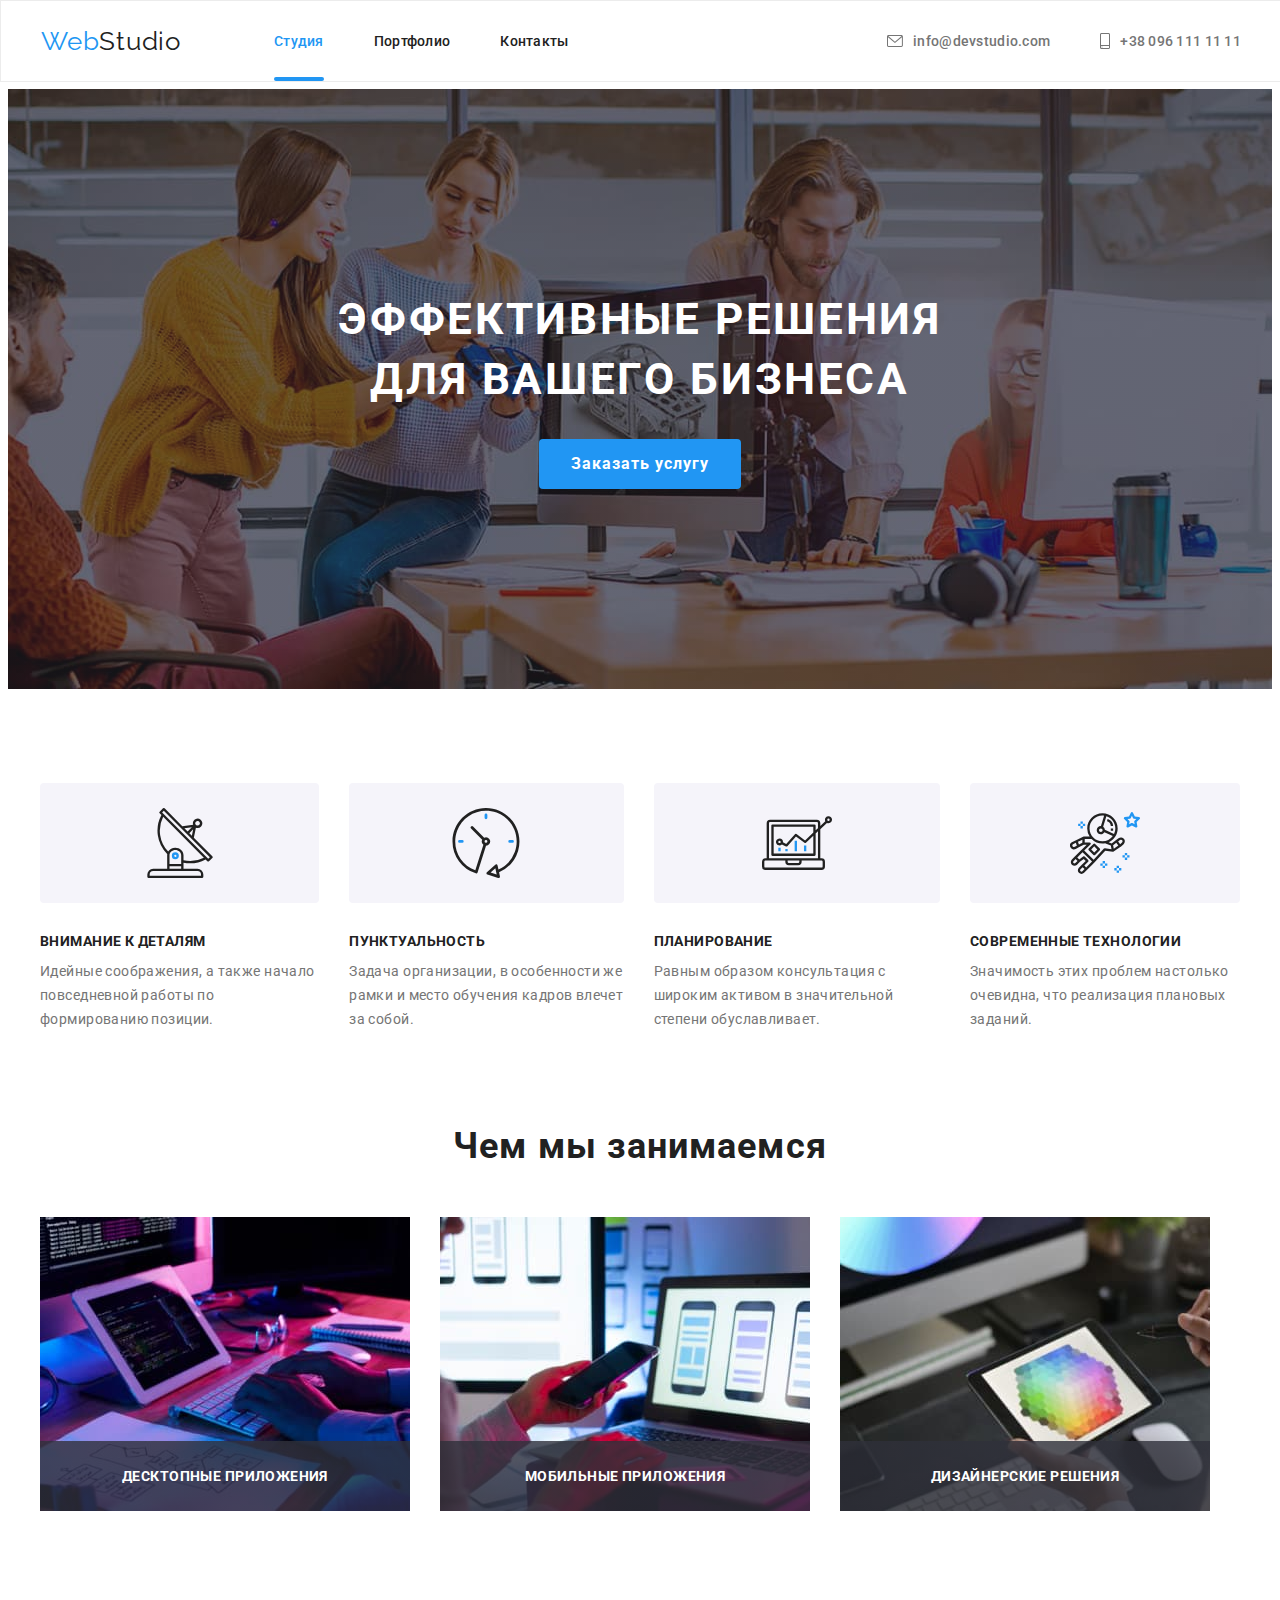
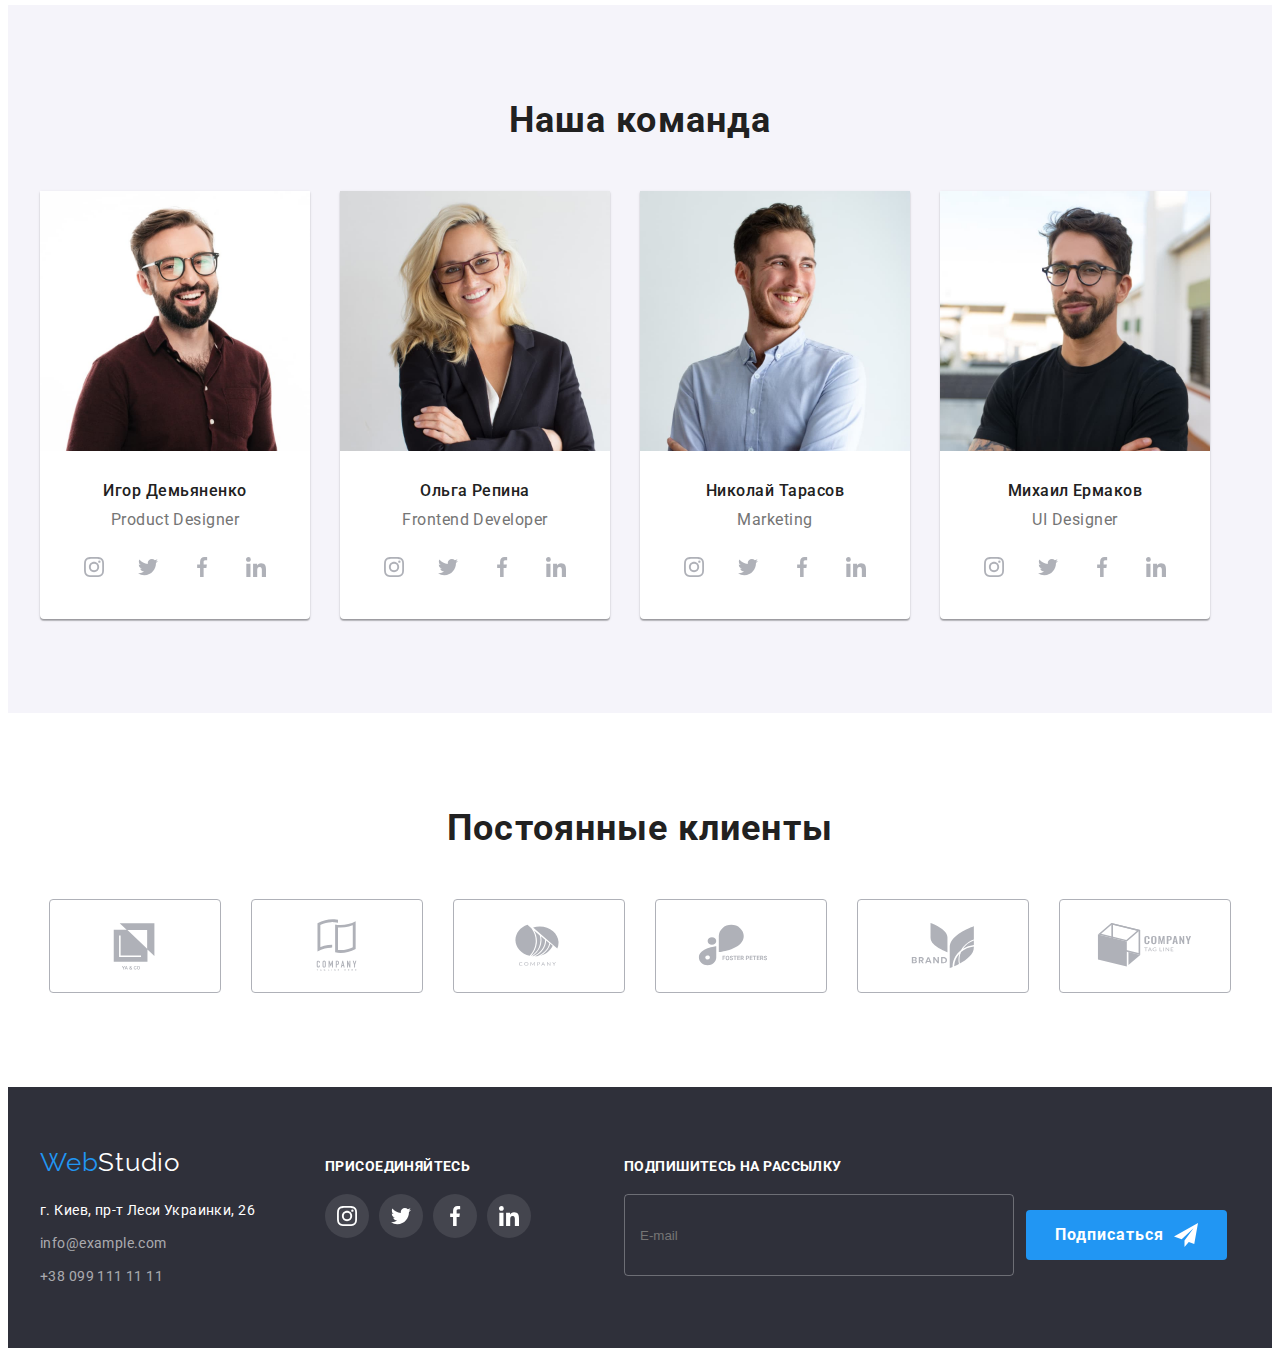
==== commit 8a36a13e: "Готова д/з" ====
--- a/index.html
+++ b/index.html
@@ -18,7 +18,7 @@
     <link rel="stylesheet" href="./css/styles.css" />
   </head>
 
-  <body>
+  <body data-page>
     <header class="page-header">
       <div class="container header">
         <nav class="nav-header">
@@ -62,7 +62,7 @@
         </div>
       </section>
 
-      <section class="section aside">
+      <section class="aside">
         <div class="container">
           <h2 class="aside-title visually-hidden">Особенности</h2>
           <ul class="aside-list">
@@ -115,7 +115,7 @@
       </section>
 
 
-      <section class="section about">
+      <section class="about">
         <div class="container">
           <h2 class="section-title about__section-title">Чем мы занимаемся</h2>
           <ul class="about-list">
@@ -142,7 +142,7 @@
         </div>
       </section>
 
-      <section class="section team">
+      <section class="team">
         <div class="container">
           <h2 class="section-title team__section-title">Наша команда</h2>
           <ul class="team-list">
@@ -159,7 +159,7 @@
                 <ul class="social-list">
                   <li class="social-list__item">
                     <a
-                      class="social-list__link link"
+                      class="social-list__link social-list__link--team"
                       href=""
                       target="_blank"
                       rel="no-opener no-referrer"
@@ -169,7 +169,7 @@
                   </li>
                   <li class="social-list__item">
                     <a
-                      class="social-list__link link"
+                      class="social-list__link social-list__link--team"
                       href=""
                       target="_blank"
                       rel="no-opener no-referrer"
@@ -179,7 +179,7 @@
                   </li>
                   <li class="social-list__item">
                     <a
-                      class="social-list__link link"
+                      class="social-list__link social-list__link--team"
                       href=""
                       target="_blank"
                       rel="no-opener no-referrer"
@@ -189,7 +189,7 @@
                   </li>
                   <li class="social-list__item">
                     <a
-                      class="social-list__link link"
+                      class="social-list__link social-list__link--team"
                       href=""
                       target="_blank"
                       rel="no-opener no-referrer"
@@ -213,7 +213,7 @@
                 <ul class="social-list">
                   <li class="social-list__item">
                     <a
-                      class="social-list__link link"
+                      class="social-list__link social-list__link--team"
                       href=""
                       target="_blank"
                       rel="no-opener no-referrer"
@@ -223,7 +223,7 @@
                   </li>
                   <li class="social-list__item">
                     <a
-                      class="social-list__link link"
+                      class="social-list__link social-list__link--team"
                       href=""
                       target="_blank"
                       rel="no-opener no-referrer"
@@ -233,7 +233,7 @@
                   </li>
                   <li class="social-list__item">
                     <a
-                      class="social-list__link link"
+                      class="social-list__link social-list__link--team"
                       href=""
                       target="_blank"
                       rel="no-opener no-referrer"
@@ -243,7 +243,7 @@
                   </li>
                   <li class="social-list__item">
                     <a
-                      class="social-list__link link"
+                      class="social-list__link social-list__link--team"
                       href=""
                       target="_blank"
                       rel="no-opener no-referrer"
@@ -267,7 +267,7 @@
                 <ul class="social-list">
                   <li class="social-list__item">
                     <a
-                      class="social-list__link link"
+                      class="social-list__link social-list__link--team"
                       href=""
                       target="_blank"
                       rel="no-opener no-referrer"
@@ -277,7 +277,7 @@
                   </li>
                   <li class="social-list__item">
                     <a
-                      class="social-list__link link"
+                      class="social-list__link social-list__link--team"
                       href=""
                       target="_blank"
                       rel="no-opener no-referrer"
@@ -287,7 +287,7 @@
                   </li>
                   <li class="social-list__item">
                     <a
-                      class="social-list__link link"
+                      class="social-list__link social-list__link--team"
                       href=""
                       target="_blank"
                       rel="no-opener no-referrer"
@@ -297,7 +297,7 @@
                   </li>
                   <li class="social-list__item">
                     <a
-                      class="social-list__link link"
+                      class="social-list__link social-list__link--team"
                       href=""
                       target="_blank"
                       rel="no-opener no-referrer"
@@ -321,7 +321,7 @@
                 <ul class="social-list">
                   <li class="social-list__item">
                     <a
-                      class="social-list__link link"
+                      class="social-list__link social-list__link--team"
                       href=""
                       target="_blank"
                       rel="no-opener no-referrer"
@@ -331,7 +331,7 @@
                   </li>
                   <li class="social-list__item">
                     <a
-                      class="social-list__link link"
+                      class="social-list__link social-list__link--team"
                       href=""
                       target="_blank"
                       rel="no-opener no-referrer"
@@ -341,7 +341,7 @@
                   </li>
                   <li class="social-list__item">
                     <a
-                      class="social-list__link link"
+                      class="social-list__link social-list__link--team"
                       href=""
                       target="_blank"
                       rel="no-opener no-referrer"
@@ -351,7 +351,7 @@
                   </li>
                   <li class="social-list__item">
                     <a
-                      class="social-list__link link"
+                      class="social-list__link social-list__link--team"
                       href=""
                       target="_blank"
                       rel="no-opener no-referrer"
@@ -366,13 +366,13 @@
         </div>
       </section>
 
-      <section class="section clients">
+      <section class="clients">
         <div class="conteiner">
           <h2 class="section-title clients__section-title">Постоянные клиенты</h2>
           <ul class="clients-list">
             <li class="clients-list__item">
               <a
-                class="clients-list__link link"
+                class="clients-list__link"
                 href=""
                 target="_blank"
                 rel="no-opener no-referrer"
@@ -382,7 +382,7 @@
             </li>
             <li class="clients-list__item">
               <a
-                class="clients-list__link link"
+                class="clients-list__link"
                 href=""
                 target="_blank"
                 rel="no-opener no-referrer"
@@ -392,7 +392,7 @@
             </li>
             <li class="clients-list__item">
               <a
-                class="clients-list__link link"
+                class="clients-list__link"
                 href=""
                 target="_blank"
                 rel="no-opener no-referrer"
@@ -402,7 +402,7 @@
             </li>
             <li class="clients-list__item">
               <a
-                class="clients-list__link link"
+                class="clients-list__link"
                 href=""
                 target="_blank"
                 rel="no-opener no-referrer"
@@ -412,7 +412,7 @@
             </li>
             <li class="clients-list__item">
               <a
-                class="clients-list__link link"
+                class="clients-list__link"
                 href=""
                 target="_blank"
                 rel="no-opener no-referrer"
@@ -422,7 +422,7 @@
             </li>
             <li class="clients-list__item">
               <a
-                class="clients-list__link link"
+                class="clients-list__link"
                 href=""
                 target="_blank"
                 rel="no-opener no-referrer"
@@ -449,50 +449,51 @@
             </li>
           </ul>
         </div>
+
         <div class="footer-social main-footer__footer-social">
           <h3 class="footer-title main-footer__footer-title">Присоединяйтесь</h3>
-          <ul class="footer-social__list">
-            <li class="footer-social__item">
-              <a
-                class="footer-social__link link"
+          <ul class="social-list">
+            <li class="social-list__item ">
+              <a
+                class="social-list__link social-list__link--footer"
                 href=""
                 target="_blank"
                 rel="no-opener no-referrer"
                 aria-label="Иконка инстаграма">
-                <svg class="footer-social__icon" width="20" height="20">
+                <svg class="social-list__icon" width="20" height="20">
                   <use href="./images/icons.svg#instagram"></use></svg>
                 </a>
             </li>
-            <li class="footer-social__item">
-              <a
-                class="footer-social__link link"
+            <li class="social-list__item">
+              <a
+                class="social-list__link social-list__link--footer"
                 href=""
                 target="_blank"
                 rel="no-opener no-referrer"
                 aria-label="Иконка твиттера">
-                <svg class="footer-social__icon" width="20" height="20">
+                <svg class="social-list__icon" width="20" height="20">
                   <use href="./images/icons.svg#twitter"></use></svg>
             </a>
             </li>
-            <li class="footer-social__item">
-              <a
-                class="footer-social__link link"
+            <li class="social-list__item">
+              <a
+                class="social-list__link social-list__link--footer"
                 href=""
                 target="_blank"
                 rel="no-opener no-referrer"
                 aria-label="Иконка фейсбук">
-                <svg class="footer-social__icon" width="20" height="20">
+                <svg class="social-list__icon" width="20" height="20">
                   <use href="./images/icons.svg#facebook"></use></svg>
             </a>
             </li>
-            <li class="footer-social__item">
-              <a
-                class="footer-social__link link"
+            <li class="social-list__item">
+              <a
+                class="social-list__link social-list__link--footer"
                 href=""
                 target="_blank"
                 rel="no-opener no-referrer"
                 aria-label="Иконка линкидин">
-                <svg class="footer-social__icon" width="20" height="20">
+                <svg class="social-list__icon" width="20" height="20">
                   <use href="./images/icons.svg#linkedin"></use></svg>
                 </a>
             </li>
--- a/css/main.min.css
+++ b/css/main.min.css
@@ -1 +1 @@
-:root{--brand-color: #212121;--text-color: #757575;--hero-title-color: #FFFFFF;--accent-color: #2196F3;--brg-color: #C4C4C4;--brg-color-fon: #F5F4FA;--socials-icon-color: #AFB1B8;--form-text-color: #757575;--form-border-color: rgba(33, 33, 33, 0.2);--modal-brg-color: #FFFFFF;--header-brg-color: #FFFFFF;--footer-brg-color: #2F303A;--indent: 15px;--items: 3;--anim: 250ms cubic-bezier(0.4, 0, 0.2, 1)}.visually-hidden{position:absolute;white-space:nowrap;width:1px;height:1px;overflow:hidden;border:0;padding:0;clip:rect(0 0 0 0);-webkit-clip-path:inset(50%);clip-path:inset(50%);margin:-1px}@-webkit-keyframes title-fly{0%{opasity:0;-webkit-transform:translateY(-300px) scale(0.2);transform:translateY(-300px) scale(0.2)}100%{opasity:1;-webkit-transform:translateY(0) scale(1);transform:translateY(0) scale(1)}}@keyframes title-fly{0%{opasity:0;-webkit-transform:translateY(-300px) scale(0.2);transform:translateY(-300px) scale(0.2)}100%{opasity:1;-webkit-transform:translateY(0) scale(1);transform:translateY(0) scale(1)}}@-webkit-keyframes btn-anim{0%{background-color:#757575}100%{background-color:var(--accent-color)}}@keyframes btn-anim{0%{background-color:#757575}100%{background-color:var(--accent-color)}}body{color:var(--brand-color);font-family:Roboto,sans-serif}ul{list-style:none;margin:0;padding:0}h1,h2,h3,h4,h5,h6,p{margin:0}img{display:block;max-width:100%;height:auto}a{text-decoration:none;color:currentColor}.section{padding:94px 0}.container{width:1200px;padding-left:15px;padding-right:15px;margin:0 auto}.main{padding-top:81px}.logo{font-family:Raleway,sans-serif;font-size:26px;line-height:1.1923076923;letter-spacing:.03em;text-decoration:none}.slogan{font-family:Raleway,sans-serif;font-size:26px;line-height:1.1923076923;letter-spacing:.03em}.section-title{color:var(--brand-color);font-size:36px;line-height:1.1666666667;text-align:center;letter-spacing:.03em}.footer-title{font-size:14px;line-height:1.1428571429;letter-spacing:.03em;text-transform:uppercase;color:var(--hero-title-color)}.social-list{display:-webkit-box;display:-ms-flexbox;display:flex;-webkit-box-align:center;-ms-flex-align:center;align-items:center;-webkit-box-pack:center;-ms-flex-pack:center;justify-content:center;gap:10px}.social-list__link{display:-webkit-box;display:-ms-flexbox;display:flex;-webkit-box-pack:center;-ms-flex-pack:center;justify-content:center;-webkit-box-align:center;-ms-flex-align:center;align-items:center;width:44px;height:44px;background-color:#fff;border-radius:50%;color:var(--socials-icon-color);-webkit-transition:color var(--anim),background-color var(--anim);transition:color var(--anim),background-color var(--anim)}.social-list__link:hover,.social-list__link:focus{background-color:var(--accent-color);color:var(--hero-title-color)}.social-list__icon{fill:currentColor}.form-subscription{display:-webkit-inline-box;display:-ms-inline-flexbox;display:inline-flex;-webkit-box-pack:center;-ms-flex-pack:center;justify-content:center;-webkit-box-align:center;-ms-flex-align:center;align-items:center;gap:12px}.form-subscription__email{padding:15px;width:358px;height:50px;color:var(--hero-title-color);background-color:rgba(0,0,0,0);border:1px solid rgba(255,255,255,.3);border-radius:4px}.form-subscription__email:not(:-moz-placeholder-shown):required:valid{border-color:var(--accent-color);background-color:rgba(0,0,0,0);box-shadow:0px 4px 4px rgba(0,0,0,.15)}.form-subscription__email:not(:-ms-input-placeholder):required:valid{border-color:var(--accent-color);background-color:rgba(0,0,0,0);box-shadow:0px 4px 4px rgba(0,0,0,.15)}.form-subscription__email:not(:placeholder-shown):required:valid{border-color:var(--accent-color);background-color:rgba(0,0,0,0);-webkit-box-shadow:0px 4px 4px rgba(0,0,0,.15);box-shadow:0px 4px 4px rgba(0,0,0,.15)}.form-subscription__email:not(:-moz-placeholder-shown):required:invalid{border-color:red;background-color:rgba(0,0,0,0);box-shadow:0px 4px 4px rgba(0,0,0,.15)}.form-subscription__email:not(:-ms-input-placeholder):required:invalid{border-color:red;background-color:rgba(0,0,0,0);box-shadow:0px 4px 4px rgba(0,0,0,.15)}.form-subscription__email:not(:placeholder-shown):required:invalid{border-color:red;background-color:rgba(0,0,0,0);-webkit-box-shadow:0px 4px 4px rgba(0,0,0,.15);box-shadow:0px 4px 4px rgba(0,0,0,.15)}.form-subscription__btn{font-family:inherit;color:var(--hero-title-color);font-weight:700;font-size:16px;line-height:1.875;display:-webkit-box;display:-ms-flexbox;display:flex;-webkit-box-align:center;-ms-flex-align:center;align-items:center;gap:10px;letter-spacing:.06em;cursor:pointer;background-color:var(--accent-color);border-radius:4px;border:none;padding:10px 29px;min-width:200px;-webkit-transition:-webkit-box-shadow var(--anim);transition:-webkit-box-shadow var(--anim);transition:box-shadow var(--anim);transition:box-shadow var(--anim), -webkit-box-shadow var(--anim)}.form-subscription__btn:hover,.form-subscription__btn:focus,.form-subscription__btn:active{-webkit-box-shadow:0px 4px 4px rgba(0,0,0,.15);box-shadow:0px 4px 4px rgba(0,0,0,.15)}.progect-filtre{display:-webkit-box;display:-ms-flexbox;display:flex;-webkit-box-pack:center;-ms-flex-pack:center;justify-content:center;gap:8px}.progect__progect-filtre{margin-bottom:50px}.progect-filtre__btn{padding:6px 22px;font-family:inherit;background-color:#f5f4fa;border:rgba(0,0,0,0);border-radius:4px;color:var(--brand-color);font-weight:500;font-size:16px;line-height:1.625;letter-spacing:.03em;text-align:center;cursor:pointer;-webkit-transition:color var(--anim),background-color var(--anim),-webkit-box-shadow var(--anim);transition:color var(--anim),background-color var(--anim),-webkit-box-shadow var(--anim);transition:color var(--anim),background-color var(--anim),box-shadow var(--anim);transition:color var(--anim),background-color var(--anim),box-shadow var(--anim),-webkit-box-shadow var(--anim)}.progect-filtre__btn:hover,.progect-filtre__btn:focus,.progect-filtre__btn:active{background-color:var(--accent-color);color:var(--hero-title-color);cursor:pointer;-webkit-box-shadow:0px 3px 1px rgba(0,0,0,.1),0px 1px 2px rgba(0,0,0,.08),0px 2px 2px rgba(0,0,0,.12);box-shadow:0px 3px 1px rgba(0,0,0,.1),0px 1px 2px rgba(0,0,0,.08),0px 2px 2px rgba(0,0,0,.12)}.page-header{position:fixed;top:0;left:0;width:100%;z-index:100;background-color:var(--header-brg-color);border:1px solid #ececec}.header{display:-webkit-box;display:-ms-flexbox;display:flex;-webkit-box-align:center;-ms-flex-align:center;align-items:center}.header__logo{margin-right:93px;color:var(--brand-color)}.header__slogan{color:var(--accent-color)}.header-list{display:-webkit-box;display:-ms-flexbox;display:flex;margin-left:auto;-webkit-box-align:center;-ms-flex-align:center;align-items:center;gap:50px}.header-list__link{display:-webkit-box;display:-ms-flexbox;display:flex;padding-top:32px;padding-bottom:32px;-webkit-box-align:center;-ms-flex-align:center;align-items:center;-webkit-box-pack:center;-ms-flex-pack:center;justify-content:center;gap:10px;color:var(--text-color);font-weight:500;font-size:14px;line-height:1.1428571429;letter-spacing:.02em;text-decoration:none;-webkit-transition:color var(--anim);transition:color var(--anim)}.header-list__link:hover,.header-list__link:focus{color:var(--accent-color)}.header-list__icon{fill:currentColor}.nav-header{display:-webkit-box;display:-ms-flexbox;display:flex;-webkit-box-align:center;-ms-flex-align:center;align-items:center}.nav-header__list{display:-webkit-box;display:-ms-flexbox;display:flex;margin-left:auto;-webkit-box-align:center;-ms-flex-align:center;align-items:center;gap:50px}.nav-header__link{display:block;padding-top:32px;padding-bottom:32px;color:var(--brand-color);font-weight:500;font-size:14px;line-height:1.1428571429;letter-spacing:.02em;text-decoration:none;-webkit-transition:color var(--anim);transition:color var(--anim)}.nav-header__link:hover,.nav-header__link:focus{color:var(--accent-color)}.nav-header__link--current{position:relative;color:var(--accent-color)}.nav-header__link--current::after{content:" ";position:absolute;bottom:0;right:0;display:block;width:100%;height:4px;background-color:var(--accent-color);border-radius:2px}.hero{padding:200px 0;text-align:center;max-width:1600px;margin-left:auto;margin-right:auto;background-image:-webkit-gradient(linear, left top, left bottom, color-stop(100%, rgba(47, 48, 58, 0.4)), to(#2F303A)),url("../images/imagesfon/imgfon.jpg");background-image:linear-gradient(to bottom, rgba(47, 48, 58, 0.4) 100%, #2F303A),url("../images/imagesfon/imgfon.jpg");background-repeat:no-repeat;background-position:center;background-size:cover;background-color:var(--brg-color)}.hero__title{margin-bottom:30px;color:var(--hero-title-color);font-size:44px;line-height:1.3636363636;text-align:center;letter-spacing:.06em;text-transform:uppercase;-webkit-animation:title-fly 600ms ease-in-out 500ms;animation:title-fly 600ms ease-in-out 500ms}.hero__btn{font-family:inherit;color:var(--hero-title-color);font-weight:700;font-size:16px;line-height:1.875;display:inline-block;-webkit-box-align:center;-ms-flex-align:center;align-items:center;letter-spacing:.06em;cursor:pointer;background-color:var(--accent-color);border-radius:4px;border:none;padding:10px 32px;min-width:200px;-webkit-transition:-webkit-box-shadow var(--anim);transition:-webkit-box-shadow var(--anim);transition:box-shadow var(--anim);transition:box-shadow var(--anim), -webkit-box-shadow var(--anim);-webkit-animation:btn-anim 2000ms ease 2000ms;animation:btn-anim 2000ms ease 2000ms}.hero__btn:hover,.hero__btn:focus,.hero__btn:active{-webkit-box-shadow:0px 4px 4px rgba(0,0,0,.15);box-shadow:0px 4px 4px rgba(0,0,0,.15)}.aside{padding-bottom:0}.aside-list{display:-webkit-box;display:-ms-flexbox;display:flex;-webkit-box-align:center;-ms-flex-align:center;align-items:center;gap:30px}.aside-list__item{min-width:270px}.aside-list__icon{display:-webkit-box;display:-ms-flexbox;display:flex;-webkit-box-align:center;-ms-flex-align:center;align-items:center;-webkit-box-pack:center;-ms-flex-pack:center;justify-content:center;height:120px;margin-bottom:30px;background-color:var(--brg-color-fon);border-radius:4px}.aside-list__title{color:var(--brand-color);font-size:14px;line-height:1.1428571429;letter-spacing:.03em;text-transform:uppercase;margin-bottom:10px}.aside-list__text{color:var(--text-color);font-size:14px;line-height:1.7142857143;letter-spacing:.03em}.about__section-title{margin-bottom:50px}.about-list{display:-webkit-box;display:-ms-flexbox;display:flex;-webkit-box-align:center;-ms-flex-align:center;align-items:center;gap:30px}.about-list__img{position:relative}.about-list__label{position:absolute;bottom:0;left:0;display:-webkit-box;display:-ms-flexbox;display:flex;width:100%;height:70px;-webkit-box-align:center;-ms-flex-align:center;align-items:center;-webkit-box-pack:center;-ms-flex-pack:center;justify-content:center;font-size:14px;line-height:1.1428571429;letter-spacing:.03em;text-transform:uppercase;color:var(--hero-title-color);background-image:-webkit-gradient(linear, left top, left bottom, color-stop(100%, rgba(47, 48, 58, 0.8)), to(#2F303A));background-image:linear-gradient(to bottom, rgba(47, 48, 58, 0.8) 100%, #2F303A)}.team{background-color:var(--brg-color-fon)}.team__section-title{margin-bottom:50px}.team-list{display:-webkit-box;display:-ms-flexbox;display:flex;-webkit-box-align:center;-ms-flex-align:center;align-items:center;gap:30px}.team-list__item{min-width:270px;background-color:var(--hero-title-color);border-radius:0px 0px 4px 4px;-webkit-box-shadow:0px 1px 3px rgba(0,0,0,.12),0px 1px 1px rgba(0,0,0,.14),0px 2px 1px rgba(0,0,0,.2);box-shadow:0px 1px 3px rgba(0,0,0,.12),0px 1px 1px rgba(0,0,0,.14),0px 2px 1px rgba(0,0,0,.2)}.team-list__wrapper{padding:30px 5px}.team-list__name{margin-bottom:10px;color:var(--brand-color);font-size:16px;font-weight:500;line-height:1.1875;letter-spacing:.03em;text-align:center}.team-list__text{color:var(--text-color);font-size:16px;line-height:1.1875;letter-spacing:.03em;text-align:center;margin-bottom:16px}.clients__section-title{margin-bottom:50px}.clients-list{display:-webkit-box;display:-ms-flexbox;display:flex;-webkit-box-align:center;-ms-flex-align:center;align-items:center;-webkit-box-pack:center;-ms-flex-pack:center;justify-content:center;gap:30px}.clients-list__link{display:-webkit-box;display:-ms-flexbox;display:flex;-webkit-box-pack:center;-ms-flex-pack:center;justify-content:center;-webkit-box-align:center;-ms-flex-align:center;align-items:center;width:170px;height:92px;background-color:rgba(0,0,0,0);border:1px solid #afb1b8;border-radius:4px;color:var(--socials-icon-color);-webkit-transition:border var(--anim),color var(--anim);transition:border var(--anim),color var(--anim)}.clients-list__link:hover,.clients-list__link:focus{border:1px solid var(--accent-color);color:var(--accent-color)}.clients-list__icon{fill:currentColor}.page-footer{padding:60px 0;background-color:var(--footer-brg-color)}.main-footer{display:-webkit-box;display:-ms-flexbox;display:flex;-webkit-box-align:baseline;-ms-flex-align:baseline;align-items:baseline}.main-footer__footer-social{margin-right:93px}.main-footer__footer-address{margin-right:70px}.main-footer__footer-title{margin-bottom:20px}.main-footer__logo{display:block;margin-bottom:20px;color:var(--hero-title-color)}.main-footer__slogan{color:var(--accent-color)}.footer-address__all{margin-bottom:9px;color:var(--hero-title-color);font-size:14px;line-height:1.7142857143;letter-spacing:.03em;font-style:normal}.footer-address__item:nth-last-child(2){margin-bottom:9px}.footer-address__link{color:rgba(255,255,255,.6);font-size:14px;line-height:1.7142857143;letter-spacing:.03em;text-decoration:none;-webkit-transition:color var(--anim),text-shadow var(--anim);transition:color var(--anim),text-shadow var(--anim)}.footer-address__link:hover,.footer-address__link:focus{color:var(--accent-color);text-shadow:0px 4px 4px rgba(0,0,0,.25)}.footer-social__list{display:-webkit-box;display:-ms-flexbox;display:flex;-webkit-box-align:center;-ms-flex-align:center;align-items:center;-webkit-box-pack:center;-ms-flex-pack:center;justify-content:center;gap:10px}.footer-social__link{display:-webkit-box;display:-ms-flexbox;display:flex;-webkit-box-pack:center;-ms-flex-pack:center;justify-content:center;-webkit-box-align:center;-ms-flex-align:center;align-items:center;width:44px;height:44px;border-radius:50%;background-color:rgba(255,255,255,.1);color:var(--hero-title-color);-webkit-transition:background-color var(--anim);transition:background-color var(--anim)}.footer-social__link:hover,.footer-social__link:focus{background-color:var(--accent-color)}.footer-social__icon{fill:currentColor}/*# sourceMappingURL=main.min.css.map */+:root{--brand-color: #212121;--text-color: #757575;--hero-title-color: #FFFFFF;--accent-color: #2196F3;--brg-color: #C4C4C4;--brg-color-fon: #F5F4FA;--socials-icon-color: #AFB1B8;--form-text-color: #757575;--form-border-color: rgba(33, 33, 33, 0.2);--modal-brg-color: #FFFFFF;--header-brg-color: #FFFFFF;--footer-brg-color: #2F303A;--indent: 15px;--items: 3;--anim: 250ms cubic-bezier(0.4, 0, 0.2, 1)}.visually-hidden{position:absolute;white-space:nowrap;width:1px;height:1px;overflow:hidden;border:0;padding:0;clip:rect(0 0 0 0);-webkit-clip-path:inset(50%);clip-path:inset(50%);margin:-1px}@-webkit-keyframes title-fly{0%{opasity:0;-webkit-transform:translateY(-300px) scale(0.2);transform:translateY(-300px) scale(0.2)}100%{opasity:1;-webkit-transform:translateY(0) scale(1);transform:translateY(0) scale(1)}}@keyframes title-fly{0%{opasity:0;-webkit-transform:translateY(-300px) scale(0.2);transform:translateY(-300px) scale(0.2)}100%{opasity:1;-webkit-transform:translateY(0) scale(1);transform:translateY(0) scale(1)}}@-webkit-keyframes btn-anim{0%{background-color:#757575}100%{background-color:var(--accent-color)}}@keyframes btn-anim{0%{background-color:#757575}100%{background-color:var(--accent-color)}}.progect,.clients,.team,.about,.aside{padding:94px 0}body{color:var(--brand-color);font-family:Roboto,sans-serif}body.no-scroll{overflow:hidden}ul{list-style:none;margin:0;padding:0}h1,h2,h3,h4,h5,h6,p{margin:0}img{display:block;max-width:100%;height:auto}a{text-decoration:none;color:currentColor}.container{width:1200px;padding-left:15px;padding-right:15px;margin:0 auto}.main{padding-top:81px}.logo{font-family:Raleway,sans-serif;font-size:26px;line-height:1.1923076923;letter-spacing:.03em;text-decoration:none}.slogan{font-family:Raleway,sans-serif;font-size:26px;line-height:1.1923076923;letter-spacing:.03em}.section-title{font-size:36px;line-height:1.1666666667;letter-spacing:.03em;text-align:center;color:var(--brand-color)}.footer-title{font-size:14px;line-height:1.1428571429;letter-spacing:.03em;text-transform:uppercase;color:var(--hero-title-color)}.social-list{display:-webkit-box;display:-ms-flexbox;display:flex;-webkit-box-align:center;-ms-flex-align:center;align-items:center;-webkit-box-pack:center;-ms-flex-pack:center;justify-content:center;gap:10px}.social-list__link{display:-webkit-box;display:-ms-flexbox;display:flex;-webkit-box-pack:center;-ms-flex-pack:center;justify-content:center;-webkit-box-align:center;-ms-flex-align:center;align-items:center;width:44px;height:44px;border-radius:50%}.social-list__icon{fill:currentColor}.form-subscription{display:-webkit-inline-box;display:-ms-inline-flexbox;display:inline-flex;-webkit-box-pack:center;-ms-flex-pack:center;justify-content:center;-webkit-box-align:center;-ms-flex-align:center;align-items:center;gap:12px}.form-subscription__email{padding:15px;width:358px;height:50px;color:var(--hero-title-color);background-color:rgba(0,0,0,0);border:1px solid rgba(255,255,255,.3);border-radius:4px}.form-subscription__email:not(:-moz-placeholder-shown):required:valid{border-color:var(--accent-color);background-color:rgba(0,0,0,0);box-shadow:0px 4px 4px rgba(0,0,0,.15)}.form-subscription__email:not(:-ms-input-placeholder):required:valid{border-color:var(--accent-color);background-color:rgba(0,0,0,0);box-shadow:0px 4px 4px rgba(0,0,0,.15)}.form-subscription__email:not(:placeholder-shown):required:valid{border-color:var(--accent-color);background-color:rgba(0,0,0,0);-webkit-box-shadow:0px 4px 4px rgba(0,0,0,.15);box-shadow:0px 4px 4px rgba(0,0,0,.15)}.form-subscription__email:not(:-moz-placeholder-shown):required:invalid{border-color:red;background-color:rgba(0,0,0,0);box-shadow:0px 4px 4px rgba(0,0,0,.15)}.form-subscription__email:not(:-ms-input-placeholder):required:invalid{border-color:red;background-color:rgba(0,0,0,0);box-shadow:0px 4px 4px rgba(0,0,0,.15)}.form-subscription__email:not(:placeholder-shown):required:invalid{border-color:red;background-color:rgba(0,0,0,0);-webkit-box-shadow:0px 4px 4px rgba(0,0,0,.15);box-shadow:0px 4px 4px rgba(0,0,0,.15)}.form-subscription__btn{font-family:inherit;color:var(--hero-title-color);font-weight:700;font-size:16px;line-height:1.875;display:-webkit-box;display:-ms-flexbox;display:flex;-webkit-box-align:center;-ms-flex-align:center;align-items:center;gap:10px;letter-spacing:.06em;cursor:pointer;background-color:var(--accent-color);border-radius:4px;border:none;padding:10px 29px;min-width:200px;-webkit-transition:-webkit-box-shadow var(--anim);transition:-webkit-box-shadow var(--anim);transition:box-shadow var(--anim);transition:box-shadow var(--anim), -webkit-box-shadow var(--anim)}.form-subscription__btn:hover,.form-subscription__btn:focus,.form-subscription__btn:active{-webkit-box-shadow:0px 4px 4px rgba(0,0,0,.15);box-shadow:0px 4px 4px rgba(0,0,0,.15)}.progect-filtre{display:-webkit-box;display:-ms-flexbox;display:flex;-webkit-box-pack:center;-ms-flex-pack:center;justify-content:center;gap:8px}.progect__progect-filtre{margin-bottom:50px}.progect-filtre__btn{padding:6px 22px;font-family:inherit;background-color:#f5f4fa;border:rgba(0,0,0,0);border-radius:4px;color:var(--brand-color);font-weight:500;font-size:16px;line-height:1.625;letter-spacing:.03em;text-align:center;cursor:pointer;-webkit-transition:color var(--anim),background-color var(--anim),-webkit-box-shadow var(--anim);transition:color var(--anim),background-color var(--anim),-webkit-box-shadow var(--anim);transition:color var(--anim),background-color var(--anim),box-shadow var(--anim);transition:color var(--anim),background-color var(--anim),box-shadow var(--anim),-webkit-box-shadow var(--anim)}.progect-filtre__btn:hover,.progect-filtre__btn:focus,.progect-filtre__btn:active{background-color:var(--accent-color);color:var(--hero-title-color);cursor:pointer;-webkit-box-shadow:0px 3px 1px rgba(0,0,0,.1),0px 1px 2px rgba(0,0,0,.08),0px 2px 2px rgba(0,0,0,.12);box-shadow:0px 3px 1px rgba(0,0,0,.1),0px 1px 2px rgba(0,0,0,.08),0px 2px 2px rgba(0,0,0,.12)}.backdrop{position:fixed;top:0;left:0;z-index:100;display:-webkit-box;display:-ms-flexbox;display:flex;-webkit-box-align:center;-ms-flex-align:center;align-items:center;-webkit-box-pack:center;-ms-flex-pack:center;justify-content:center;width:100%;height:100%;background-color:rgba(0,0,0,.2);-webkit-transition:opacity var(--anim),visibility var(--anim);transition:opacity var(--anim),visibility var(--anim)}.backdrop--is-hidden{opacity:0;visibility:hidden;pointer-events:none}.backdrop--is-hidden .modal{opacity:1;-webkit-transform:translate(-50%, -50%) scale(0.2) rotate(0.25turn);transform:translate(-50%, -50%) scale(0.2) rotate(0.25turn)}.modal{position:absolute;top:50%;left:50%;width:528px;height:581px;background-color:var(--modal-brg-color);-webkit-box-shadow:0px 1px 3px rgba(0,0,0,.12),0px 1px 1px rgba(0,0,0,.14),0px 2px 1px rgba(0,0,0,.2);box-shadow:0px 1px 3px rgba(0,0,0,.12),0px 1px 1px rgba(0,0,0,.14),0px 2px 1px rgba(0,0,0,.2);border-radius:4px;-webkit-transform:translate(-50%, -50%) scale(1) rotate(0);transform:translate(-50%, -50%) scale(1) rotate(0);opacity:1;-webkit-transition:opacity 0ms ease-in-out,-webkit-transform 600ms ease-in-out;transition:opacity 0ms ease-in-out,-webkit-transform 600ms ease-in-out;transition:transform 600ms ease-in-out,opacity 0ms ease-in-out;transition:transform 600ms ease-in-out,opacity 0ms ease-in-out,-webkit-transform 600ms ease-in-out}.modal__btn{position:absolute;top:8px;right:8px;width:30px;height:30px;padding:0;display:-webkit-box;display:-ms-flexbox;display:flex;-webkit-box-align:center;-ms-flex-align:center;align-items:center;-webkit-box-pack:center;-ms-flex-pack:center;justify-content:center;background-color:#fff;border-radius:50%;border:1px solid rgba(0,0,0,.1);cursor:pointer}.modal__icon{fill:currentColor}.modal__icon:hover,.modal__icon:focus{fill:var(--accent-color)}.register-form{padding:40px;text-align:center}.register-form__title{display:block;margin-bottom:12px;font-weight:700;font-size:20px;line-height:1.15;text-align:center;letter-spacing:.03em;color:var(--brand-color)}.register-form__group{margin-bottom:20px}.register-form__wrap{position:relative;display:block;margin-bottom:10px}.register-form__wrap:last-child{margin-bottom:0}.register-form__label{display:block;margin-bottom:4px;font-size:12px;line-height:1.1666666667;letter-spacing:.01em;text-align:left;color:var(--form-text-color)}.register-form__input{width:100%;height:40px;border:1px solid var(--form-border-color);padding:11px;padding-left:35px;border-radius:4px;outline:rgba(0,0,0,0)}.register-form__input:focus,.register-form__message:focus{border:1px solid var(--accent-color);cursor:pointer}.register-form__input:focus~.register-form__icon{fill:var(--accent-color)}.register-form__message{width:100%;height:120px;padding:12px 16px;border:1px solid var(--form-border-color);border-radius:4px;resize:none;outline:rgba(0,0,0,0)}.register-form__icon{position:absolute;bottom:11px;left:11px}.register-form-agreement{display:-webkit-box;display:-ms-flexbox;display:flex;-webkit-box-pack:center;-ms-flex-pack:center;justify-content:center;-webkit-box-align:center;-ms-flex-align:center;align-items:center;gap:8px;margin-bottom:30px}.register-form-agreement__checkbox:checked+.register-form-agreement__icon .register-form-agreement__icon-uncheck{opacity:0;-webkit-transition:opacity var(--anim);transition:opacity var(--anim)}.register-form-agreement__icon-check{opacity:0;-webkit-transition:opacity var(--anim);transition:opacity var(--anim)}.register-form-agreement__checkbox:checked+.register-form-agreement__icon .register-form-agreement__icon-check{opacity:1}.register-form-agreement__text{font-size:14px;line-height:1.7142857143;letter-spacing:.03em;color:var(--form-text-color);-webkit-user-select:none;-moz-user-select:none;-ms-user-select:none;user-select:none}.register-form-agreement__link{color:var(--accent-color);-webkit-text-decoration-line:underline;text-decoration-line:underline}.register-form__btn{font-family:inherit;color:var(--hero-title-color);font-weight:700;font-size:16px;line-height:1.875;display:inline-block;-webkit-box-align:center;-ms-flex-align:center;align-items:center;letter-spacing:.06em;cursor:pointer;background-color:var(--accent-color);border-radius:4px;border:none;padding:10px 55px;min-width:200px;-webkit-transition:-webkit-box-shadow var(--anim);transition:-webkit-box-shadow var(--anim);transition:box-shadow var(--anim);transition:box-shadow var(--anim), -webkit-box-shadow var(--anim)}.register-form__btn:hover,.register-form__btn:focus,.register-form__btn:active{background-color:#188ce8}.page-header{position:fixed;top:0;left:0;width:100%;z-index:100;background-color:var(--header-brg-color);border:1px solid #ececec}.header{display:-webkit-box;display:-ms-flexbox;display:flex;-webkit-box-align:center;-ms-flex-align:center;align-items:center}.header__logo{margin-right:93px;color:var(--brand-color)}.header__slogan{color:var(--accent-color)}.header-list{display:-webkit-box;display:-ms-flexbox;display:flex;margin-left:auto;-webkit-box-align:center;-ms-flex-align:center;align-items:center;gap:50px}.header-list__link{display:-webkit-box;display:-ms-flexbox;display:flex;padding-top:32px;padding-bottom:32px;-webkit-box-align:center;-ms-flex-align:center;align-items:center;-webkit-box-pack:center;-ms-flex-pack:center;justify-content:center;gap:10px;color:var(--text-color);font-weight:500;font-size:14px;line-height:1.1428571429;letter-spacing:.02em;text-decoration:none;-webkit-transition:color var(--anim);transition:color var(--anim)}.header-list__link:hover,.header-list__link:focus{color:var(--accent-color)}.header-list__icon{fill:currentColor}.nav-header{display:-webkit-box;display:-ms-flexbox;display:flex;-webkit-box-align:center;-ms-flex-align:center;align-items:center}.nav-header__list{display:-webkit-box;display:-ms-flexbox;display:flex;margin-left:auto;-webkit-box-align:center;-ms-flex-align:center;align-items:center;gap:50px}.nav-header__link{display:block;padding-top:32px;padding-bottom:32px;color:var(--brand-color);font-weight:500;font-size:14px;line-height:1.1428571429;letter-spacing:.02em;text-decoration:none;-webkit-transition:color var(--anim);transition:color var(--anim)}.nav-header__link:hover,.nav-header__link:focus{color:var(--accent-color)}.nav-header__link--current{position:relative;color:var(--accent-color)}.nav-header__link--current::after{content:" ";position:absolute;bottom:0;right:0;display:block;width:100%;height:4px;background-color:var(--accent-color);border-radius:2px}.hero{padding:200px 0;text-align:center;max-width:1600px;margin-left:auto;margin-right:auto;background-image:-webkit-gradient(linear, left top, left bottom, color-stop(100%, rgba(47, 48, 58, 0.4)), to(#2f303a)),url("../images/imagesfon/imgfon.jpg");background-image:linear-gradient(to bottom, rgba(47, 48, 58, 0.4) 100%, #2f303a),url("../images/imagesfon/imgfon.jpg");background-repeat:no-repeat;background-position:center;background-size:cover;background-color:var(--brg-color)}.hero__title{margin-bottom:30px;color:var(--hero-title-color);font-size:44px;line-height:1.3636363636;text-align:center;letter-spacing:.06em;text-transform:uppercase;-webkit-animation:title-fly 600ms ease-in-out 500ms;animation:title-fly 600ms ease-in-out 500ms}.hero__btn{font-family:inherit;color:var(--hero-title-color);font-weight:700;font-size:16px;line-height:1.875;display:inline-block;-webkit-box-align:center;-ms-flex-align:center;align-items:center;letter-spacing:.06em;cursor:pointer;background-color:var(--accent-color);border-radius:4px;border:none;padding:10px 32px;min-width:200px;-webkit-transition:-webkit-box-shadow var(--anim);transition:-webkit-box-shadow var(--anim);transition:box-shadow var(--anim);transition:box-shadow var(--anim), -webkit-box-shadow var(--anim);-webkit-animation:btn-anim 2000ms ease 2000ms;animation:btn-anim 2000ms ease 2000ms}.hero__btn:hover,.hero__btn:focus,.hero__btn:active{-webkit-box-shadow:0px 4px 4px rgba(0,0,0,.15);box-shadow:0px 4px 4px rgba(0,0,0,.15)}.aside{padding-bottom:0}.aside-list{display:-webkit-box;display:-ms-flexbox;display:flex;-webkit-box-align:center;-ms-flex-align:center;align-items:center;gap:30px}.aside-list__item{min-width:270px}.aside-list__icon{display:-webkit-box;display:-ms-flexbox;display:flex;-webkit-box-align:center;-ms-flex-align:center;align-items:center;-webkit-box-pack:center;-ms-flex-pack:center;justify-content:center;height:120px;margin-bottom:30px;background-color:var(--brg-color-fon);border-radius:4px}.aside-list__title{color:var(--brand-color);font-size:14px;line-height:1.1428571429;letter-spacing:.03em;text-transform:uppercase;margin-bottom:10px}.aside-list__text{color:var(--text-color);font-size:14px;line-height:1.7142857143;letter-spacing:.03em}.about__section-title{margin-bottom:50px}.about-list{display:-webkit-box;display:-ms-flexbox;display:flex;-webkit-box-align:center;-ms-flex-align:center;align-items:center;gap:30px}.about-list__img{position:relative}.about-list__label{position:absolute;bottom:0;left:0;display:-webkit-box;display:-ms-flexbox;display:flex;width:100%;height:70px;-webkit-box-align:center;-ms-flex-align:center;align-items:center;-webkit-box-pack:center;-ms-flex-pack:center;justify-content:center;font-size:14px;line-height:1.1428571429;letter-spacing:.03em;text-transform:uppercase;color:var(--hero-title-color);background-image:-webkit-gradient(linear, left top, left bottom, color-stop(100%, rgba(47, 48, 58, 0.8)), to(#2f303a));background-image:linear-gradient(to bottom, rgba(47, 48, 58, 0.8) 100%, #2f303a)}.team{background-color:var(--brg-color-fon)}.team__section-title{margin-bottom:50px}.team-list{display:-webkit-box;display:-ms-flexbox;display:flex;-webkit-box-align:center;-ms-flex-align:center;align-items:center;gap:30px}.team-list__item{min-width:270px;background-color:var(--hero-title-color);border-radius:0px 0px 4px 4px;-webkit-box-shadow:0px 1px 3px rgba(0,0,0,.12),0px 1px 1px rgba(0,0,0,.14),0px 2px 1px rgba(0,0,0,.2);box-shadow:0px 1px 3px rgba(0,0,0,.12),0px 1px 1px rgba(0,0,0,.14),0px 2px 1px rgba(0,0,0,.2)}.team-list__wrapper{padding:30px 5px}.team-list__name{margin-bottom:10px;color:var(--brand-color);font-size:16px;font-weight:500;line-height:1.1875;letter-spacing:.03em;text-align:center}.team-list__text{color:var(--text-color);font-size:16px;line-height:1.1875;letter-spacing:.03em;text-align:center;margin-bottom:16px}.social-list__link--team{background-color:#fff;color:var(--socials-icon-color);-webkit-transition:color var(--anim),background-color var(--anim);transition:color var(--anim),background-color var(--anim)}.social-list__link--team:hover,.social-list__link--team:focus{background-color:var(--accent-color);color:var(--hero-title-color)}.clients__section-title{margin-bottom:50px}.clients-list{display:-webkit-box;display:-ms-flexbox;display:flex;-webkit-box-align:center;-ms-flex-align:center;align-items:center;-webkit-box-pack:center;-ms-flex-pack:center;justify-content:center;gap:30px}.clients-list__link{display:-webkit-box;display:-ms-flexbox;display:flex;-webkit-box-pack:center;-ms-flex-pack:center;justify-content:center;-webkit-box-align:center;-ms-flex-align:center;align-items:center;width:170px;height:92px;background-color:rgba(0,0,0,0);border:1px solid #afb1b8;border-radius:4px;color:var(--socials-icon-color);-webkit-transition:border var(--anim),color var(--anim);transition:border var(--anim),color var(--anim)}.clients-list__link:hover,.clients-list__link:focus{border:1px solid var(--accent-color);color:var(--accent-color)}.clients-list__icon{fill:currentColor}.page-footer{padding:60px 0;background-color:var(--footer-brg-color)}.main-footer{display:-webkit-box;display:-ms-flexbox;display:flex;-webkit-box-align:baseline;-ms-flex-align:baseline;align-items:baseline}.main-footer__footer-social{margin-right:93px}.main-footer__footer-address{margin-right:70px}.main-footer__footer-title{margin-bottom:20px}.main-footer__logo{display:block;margin-bottom:20px;color:var(--hero-title-color)}.main-footer__slogan{color:var(--accent-color)}.footer-address__all{margin-bottom:9px;color:var(--hero-title-color);font-size:14px;line-height:1.7142857143;letter-spacing:.03em;font-style:normal}.footer-address__item:nth-last-child(2){margin-bottom:9px}.footer-address__link{color:rgba(255,255,255,.6);font-size:14px;line-height:1.7142857143;letter-spacing:.03em;text-decoration:none;-webkit-transition:color var(--anim),text-shadow var(--anim);transition:color var(--anim),text-shadow var(--anim)}.footer-address__link:hover,.footer-address__link:focus{color:var(--accent-color);text-shadow:0px 4px 4px rgba(0,0,0,.25)}.social-list__link--footer{background-color:rgba(255,255,255,.1);color:var(--hero-title-color);-webkit-transition:background-color var(--anim);transition:background-color var(--anim)}.social-list__link--footer:hover,.social-list__link--footer:focus{background-color:var(--accent-color)}.progect-list{display:-webkit-box;display:-ms-flexbox;display:flex;-ms-flex-wrap:wrap;flex-wrap:wrap;gap:30px}.progect-list__item{min-width:370px;-ms-flex-preferred-size:calc(370px - var(--indent)*(var(--items) - 1)/var(--items));flex-basis:calc(370px - var(--indent)*(var(--items) - 1)/var(--items));-webkit-transition:-webkit-box-shadow var(--anim);transition:-webkit-box-shadow var(--anim);transition:box-shadow var(--anim);transition:box-shadow var(--anim), -webkit-box-shadow var(--anim)}.progect-list__item:hover,.progect-list__item:focus,.progect-list__item:active{-webkit-box-shadow:0px 1px 1px rgba(0,0,0,.12),0px 4px 4px rgba(0,0,0,.06),1px 4px 6px rgba(0,0,0,.16);box-shadow:0px 1px 1px rgba(0,0,0,.12),0px 4px 4px rgba(0,0,0,.06),1px 4px 6px rgba(0,0,0,.16);cursor:pointer}.progect-list__item:hover .progect-overlay__text{-webkit-transform:translateY(0);transform:translateY(0)}.progect-list__border{padding:20px 24px;border:1px solid #eee;border-top:none}.progect-list__title{color:var(--brand-color);font-size:18px;line-height:2;letter-spacing:.06em}.progect-list__text{color:var(--text-color);font-size:16px;line-height:1.875;letter-spacing:.03em}.progect-overlay{position:relative;overflow:hidden}.progect-overlay__text{position:absolute;top:0;left:0;-webkit-transform:translateY(100%);transform:translateY(100%);width:100%;height:100%;padding:63px 24px;display:-webkit-box;display:-ms-flexbox;display:flex;-webkit-box-align:center;-ms-flex-align:center;align-items:center;-webkit-box-pack:center;-ms-flex-pack:center;justify-content:center;color:var(--hero-title-color);font-size:18px;line-height:1.5555555556;letter-spacing:.03em;-webkit-user-select:none;-moz-user-select:none;-ms-user-select:none;user-select:none;background-color:rgba(33,150,243,.9);-webkit-transition:-webkit-transform var(--anim);transition:-webkit-transform var(--anim);transition:transform var(--anim);transition:transform var(--anim), -webkit-transform var(--anim)}/*# sourceMappingURL=main.min.css.map */--- a/css/styles.css
+++ b/css/styles.css
@@ -22,11 +22,17 @@
 */
 
 
-/*body {  
+/*
+body {  
   color: var(--brand-color);
   font-family: Roboto, sans-serif;
 }
-*/
+
+.no-scroll {
+    overflow: hidden;
+  }
+  */
+
 /*
 ul {
    list-style: none; 
@@ -447,23 +453,23 @@
     align-items: center;
     width: 44px;
     height: 44px;
-    background-color: #FFFFFF;
     border-radius: 50%;
-    color: var(--socials-icon-color);
-
-    transition: color var(--anim), background-color var(--anim);
-
-  
-}
-
-.social-list__link:hover,
-.social-list__link:focus {
-    background-color: var(--accent-color);
-    color: var(--hero-title-color);
 }
 
 .social-list__icon{
     fill: currentColor;
+}
+
+.social-list__link-team {
+    color: var(--socials-icon-color);
+    background-color: #FFFFFF;
+    transition: color var(--anim), background-color var(--anim);
+}
+  
+.social-list__link--team:hover,
+.social-list__link--team:focus {
+    background-color: var(--accent-color);
+    color: var(--hero-title-color);
 }
 */
 
@@ -565,32 +571,15 @@
 }
 */
 /*
-.footer-social__list {
-    display: flex;
-    align-items: center;
-    justify-content: center;
-    gap: 10px;    
-}
-
-.footer-social__link{
-    display: flex;
-    justify-content: center;
-    align-items: center;
-    width: 44px;
-    height: 44px;
-    border-radius: 50%;
+.social-list__link-footer {
     background-color: rgba(255, 255, 255, 0.1);
     color: var(--hero-title-color);
     transition: background-color var(--anim);
-
-}
-
-.footer-social__icon{
-    fill: currentColor;
-}
-
-.footer-social__link:hover,
-.footer-social__link:focus  {
+    }
+
+
+.social-list__link-footer:hover,
+.social-list__link-footer:focus  {
     background-color: var(--accent-color);
  
 }
